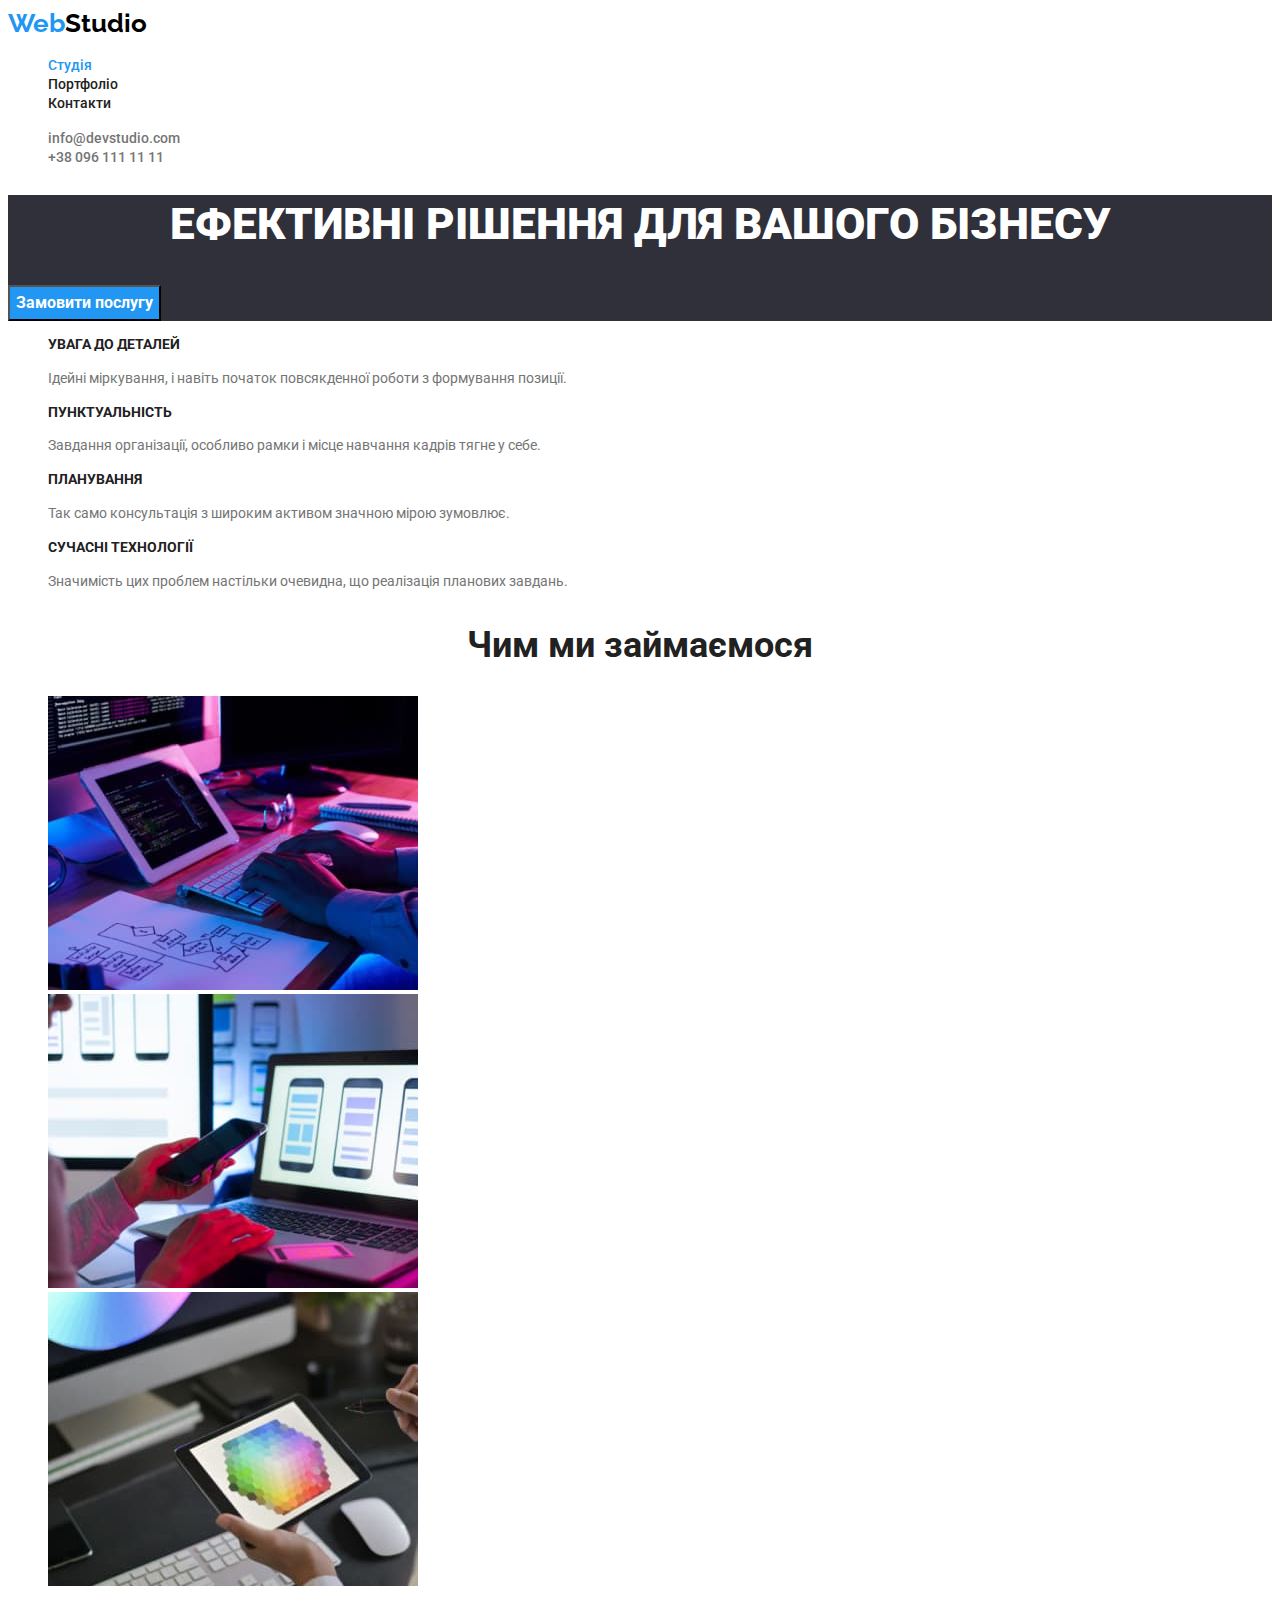
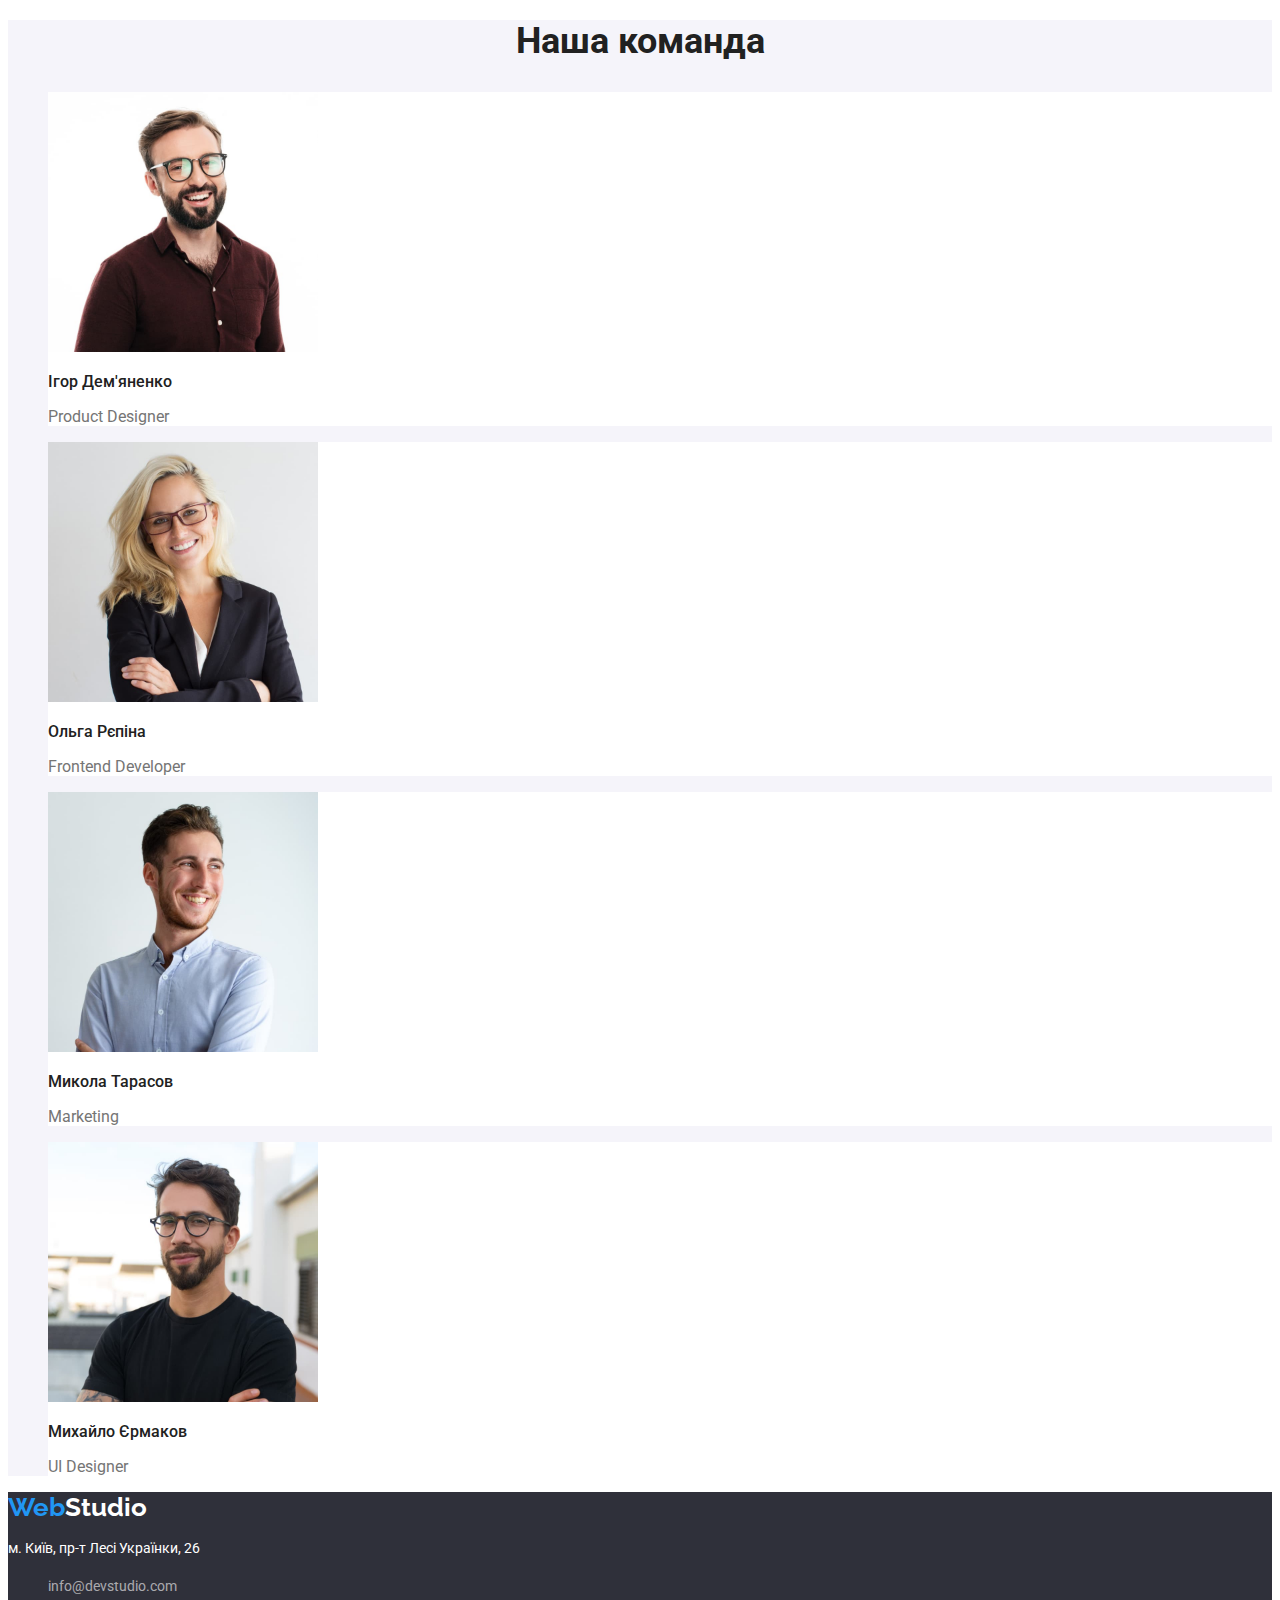
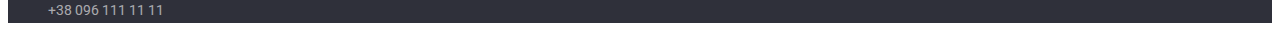
==== index.html @ eb1815f4 "add files from lesson 2" ====
<!DOCTYPE html>
<html lang="uk">
<head>
    <meta charset="UTF-8">
    <meta http-equiv="X-UA-Compatible" content="IE=edge">
    <meta name="viewport" content="width=device-width, initial-scale=1.0">
    <title>Document</title>
    <link href="https://fonts.googleapis.com/css2?family=Raleway:wght@700&family=Roboto:wght@400;500;700;900&display=swap" rel="stylesheet">
    <link rel="stylesheet" href="./css/styles.css">
</head>
<body class="body">
    <header>
      <nav>
        <a class="logo link" href="./index.html">Web<span class="secondary-logo-color">Studio</span></a>
        <ul class="menu list">
            <li><a class="link current" href="./index.html">Студія</a></li>
            <li><a class="link" href="./portfolio.html">Портфоліо</a></li>
            <li><a class="link" href="">Контакти</a></li>
        </ul>
        </nav>
        <ul class="connect list">
            <li><a class="link" href="mailto:info@devstudio.com">info@devstudio.com</a></li>
            <li><a class="link" href="tel:+380961111111">+38 096 111 11 11</a></li>
        </ul>
    </header>    
    <main>
        <!--Hero-->
        <section class="hero-style">
            <h1 class="hero">Ефективні рішення для вашого бізнесу</h1>
            <button class="button" type="button">Замовити послугу</button>
        </section>
        <!--section 2-->
        <section>
            <h2 class="visually-hidden">Особливості</h2> 
                <ul class="list">
                    <li>
                        <h3 class="subtitle">УВАГА ДО ДЕТАЛЕЙ</h3>
                        <p class="text-particulars">Ідейні міркування, і навіть початок повсякденної роботи з формування позиції.</p>
                    </li>
                    <li>
                        <h3 class="subtitle">ПУНКТУАЛЬНІСТЬ</h3>
                        <p class="text-particulars">Завдання організації, особливо рамки і місце навчання кадрів тягне у себе.</p>
                    </li>
                    <li>
                        <h3 class="subtitle">ПЛАНУВАННЯ</h3>
                        <p class="text-particulars">Так само консультація з широким активом значною мірою зумовлює.</p>
                    </li>
                    <li>
                        <h3 class="subtitle">СУЧАСНІ ТЕХНОЛОГІЇ</h3>
                        <p class="text-particulars">Значимість цих проблем настільки очевидна, що реалізація планових завдань.</p>
                    </li>
                </ul> 
        </section>
        <!--section 3-->
        <section>
            <h2 class="section-name">Чим ми займаємося</h2>
                <ul class="list">
                   <li><img src="images/img.jpg" alt="Руки на клавіатурі" width="370" height="294"></li>
                   <li><img src="images/img2.jpg" alt="Руки зі смартфоном" width="370" height="294"></li>
                   <li><img src="images/img3.jpg" alt="Графічний планшет" width="370" height="294"></li>
                </ul>
        </section> 
        <!--section 4--> 
        <section class="section-style">
           <h2 class="section-name">Наша команда</h2>
                <ul class="list">
                   <li class="photo-style"><img src="images/team1.jpg" alt="Ігор Дем'яненко" width="270" height="260">
                       <h3 class="subtitle-team">Ігор Дем'яненко</h3>
                        <p class="team-title" lang="en">Product Designer</p>
                   </li>
                   <li class="photo-style"><img src="images/team2.jpg" alt="Ольга Рєпіна" width="270" height="260">
                       <h3 class="subtitle-team">Ольга Рєпіна</h3>
                       <p class="team-title" lang="en">Frontend Developer</p>
                   </li>
                   <li class="photo-style"><img src="images/team3.jpg" alt="Микола Тарасов" width="270" height="260">
                       <h3 class="subtitle-team">Микола Тарасов</h3>
                       <p class="team-title" lang="en">Marketing</p>
                   </li>
                   <li class="photo-style"><img src="images/team4.jpg" alt="Михайло Єрмаков" width="270" height="260">
                       <h3 class="subtitle-team">Михайло Єрмаков</h3>
                       <p class="team-title" lang="en">UI Designer</p>
                   </li>
               </ul>
        </section>
    </main>
    <!--footer-->
    <footer class="footer-style">
        <a class="logo link" href="./index.html">Web<span class="third-logo-color">Studio</span></a>
        <address class="address-style">
            <p class="address">м. Київ, пр-т Лесі Українки, 26</p>
            <ul class="list">
                <li> <a class="link address footer-contact" href="mailto:info@devstudio.com">info@devstudio.com</a></li>
                <li> <a class="link address footer-contact" href="tel:+380961111111">+38 096 111 11 11</a></li>
            </ul>
        </address>
    </footer>
</body>
</html>
---- css/styles.css ----
:root {
    --brand-color: #2196F3;
    --secondary-brand-color: #000000;
    --third-brand-color: #FFFFFF;
    --footer-color: #2F303A;
    --text-color: #757575;
    --title-color: #212121;
    --main-background-color: #F5F5F5;
    --second-background-color: #F5F4FA;
    --active-button-color: #188CE8;
    --main-font-family: 'Roboto', sans-serif;
    --logo-font-family: 'Raleway', sans-serif;
}

.body {
    font-family: var(--main-font-family);
    
    color: var(--text-color);
}

.link {
    text-decoration: none;
}

.list {
    list-style: none;
}
/*====start header====*/
.logo {
    font-family: var(--logo-font-family);
    font-weight: 700;
    font-size: 26px;
    line-height: 1.19;
           
    color: var(--brand-color);
}

.secondary-logo-color{
    color: var(--secondary-brand-color); 
}

.menu .link.current {
    color: var(--brand-color);
}

.menu a{
    font-weight: 500;
    font-size: 14px;
    line-height: 1.14;
    
    color: var(--title-color);
}
.connect a{
    font-weight: 500;
    font-size: 14px;
    line-height: 1.14;

    color: var(--text-color);
}

.menu a:hover,
.menu a:focus,
.connect a:hover,
.connect a:focus {
    color: var(--brand-color);
}
/*====end header====*/

/*====start hero====*/
.hero-style {
    background-color: var(--footer-color);
}

.hero {
    font-weight: 900;
    font-size: 44px;
    line-height: 1.36;
    text-align: center;
    text-transform: uppercase;

    color: var(--third-brand-color); 
}

.button {
    font-family: inherit;
    font-weight: 700;
    font-size: 16px;
    line-height: 1.87;
      
    cursor: pointer;

    color: var(--third-brand-color);
    background-color: var(--brand-color); 
}

.button :hover,
.button :focus {
    color: var(--active-button-color);
}
 /*====end hero====*/

 /*====start section 2====*/
.visually-hidden {
     position: absolute;
     white-space: nowrap;
     width: 1px;
     height: 1px;
     overflow: hidden;
     border: 0;
     padding: 0;
     clip: rect(0 0 0 0);
     clip-path: inset(50%);
     margin: -1px;
   }

.subtitle {
    font-weight: 700;
    font-size: 14px;
    line-height: 1.14;
    
    color: var(--title-color);
}

.text-particulars {
    font-weight: 400;
    font-size: 14px;
    line-height: 1.71;
}
/*====end section 2====*/

/*====start section 3====*/
.section-name {
    font-weight: 700;
    font-size: 36px;
    line-height: 1.17;
    text-align: center;
       
    color: var(--title-color);
}
/*====end section 3====*/

/*====start section 4====*/
.section-style{
    background-color: var(--second-background-color) ;
}

.photo-style {
    background-color: var(--third-brand-color);
}

.subtitle-team {
    font-weight: 500;
    font-size: 16px;
    line-height: 1.19;
    
    color: var(--title-color);
}

.team-title {
    font-weight: 400;
    font-size: 16px;
    line-height: 1.19;
}
/*====end section 4====*/

/*====start footer====*/
.footer-style {
    background-color: var(--footer-color);
}

.third-logo-color {
    color: var(--third-brand-color);
}

address {
    font-style: normal;
}

.address-style {
    font-weight: 400;
    font-size: 14px;
    line-height: 1.71;
       
    color: var(--third-brand-color);
}

.footer-contact {
   color: rgba(255, 255, 255, 0.6);
}

.footer-contact:hover,
.footer-contact:focus {
    color: var(--brand-color);
}
/*====end footer====*/

/*====start section portfolio====*/
.button-portfolio {
    font-family: inherit;
    font-weight: 500;
    font-size: 16px;
    line-height: 1.63;
   
    cursor: pointer;

    color: var(--title-color);
    background-color: var(--second-background-color);
}

.button-portfolio:hover,
.button-portfolio:focus {
    color: var(--third-brand-color);
    background-color: var(--brand-color);
}

.subtitle-photo {
    font-weight: 700;
    font-size: 18px;
    line-height: 2;
   
    color: var(--title-color);
}

.text-photo {
    font-weight: 400;
    font-size: 16px;
    line-height: 1.88;
    
    color: var(--text-color);
}
/*====end section portfolio====*/
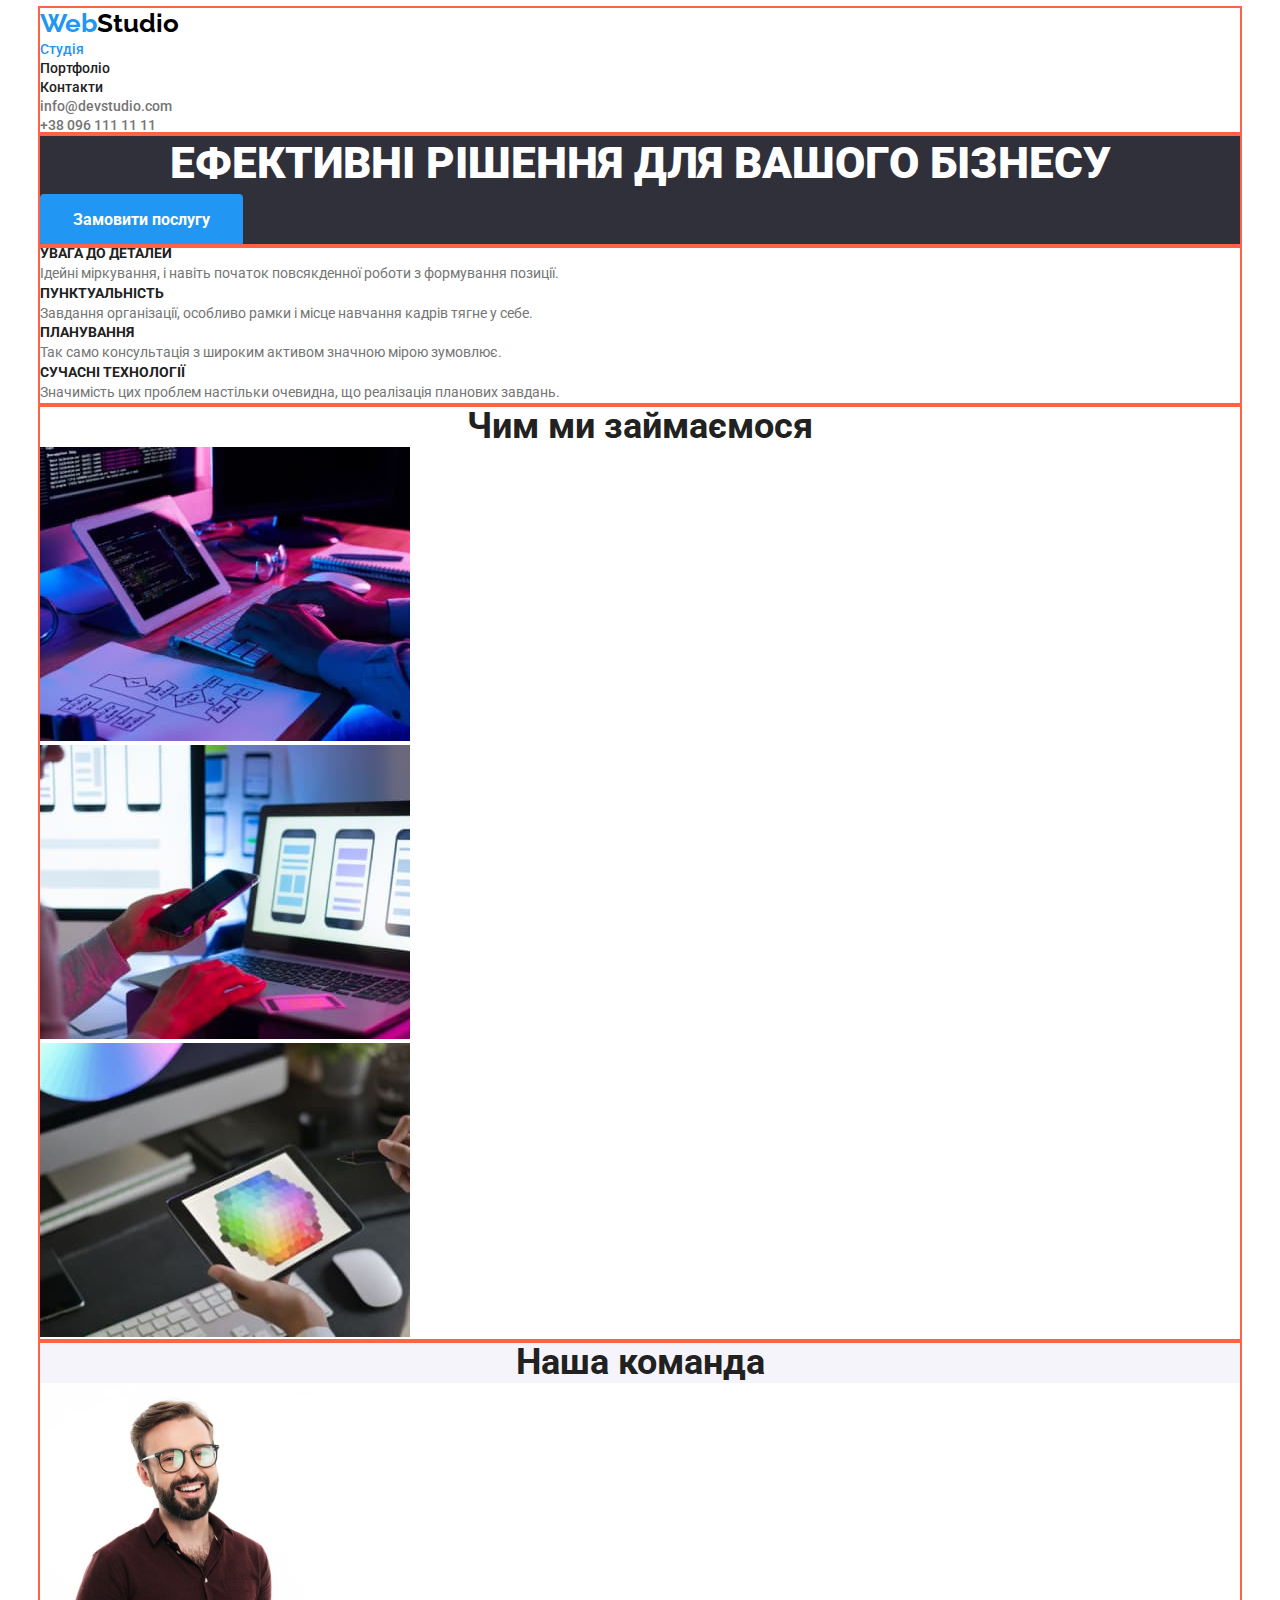
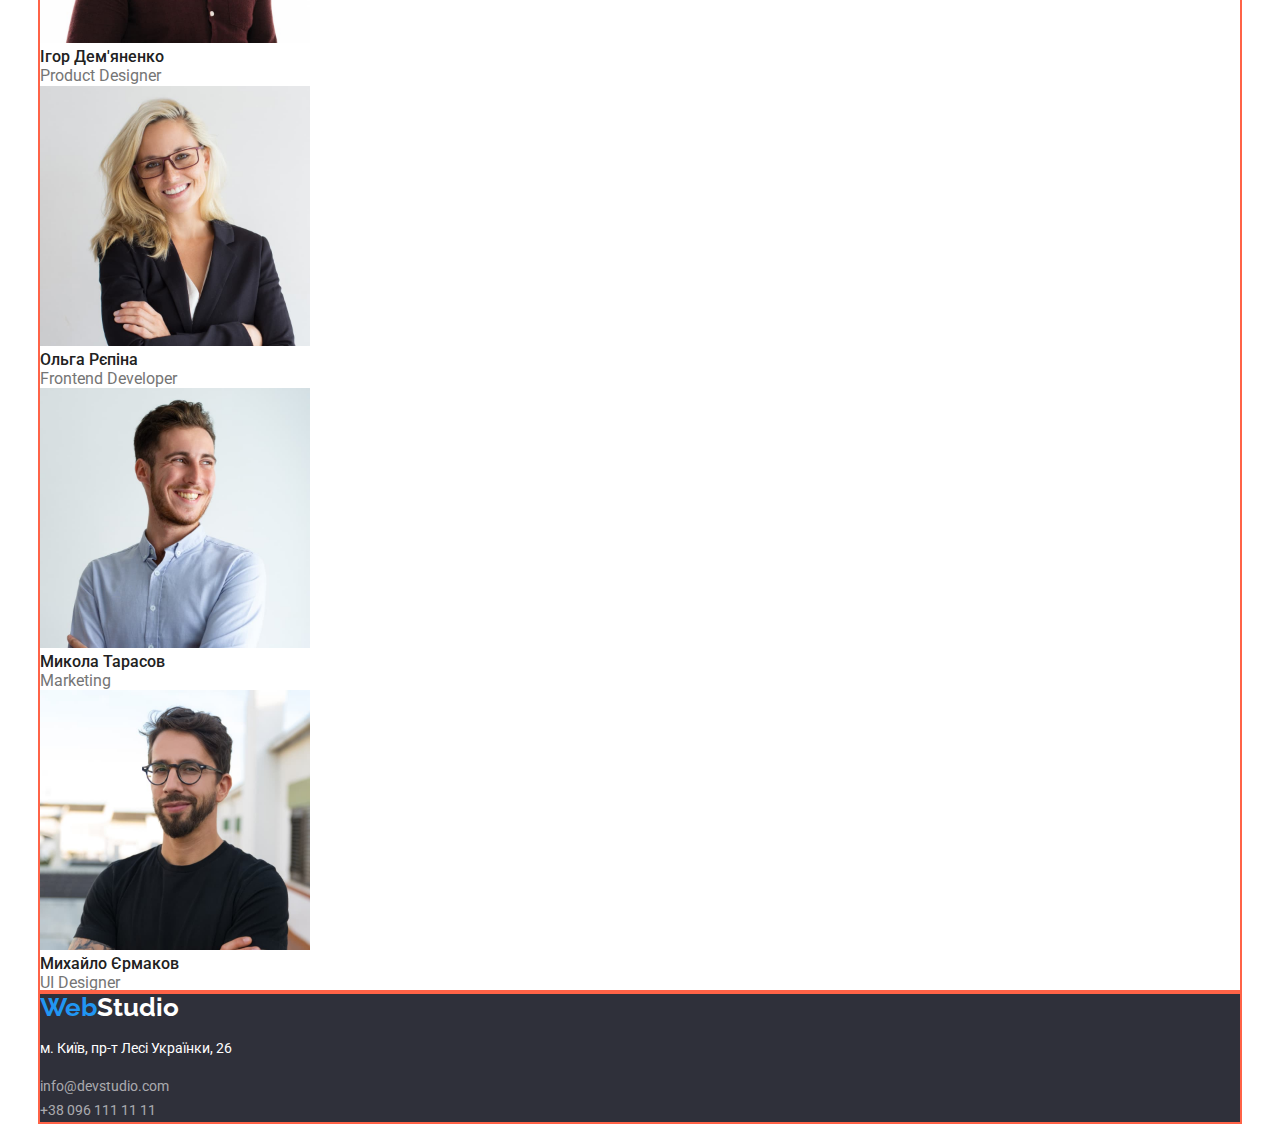
==== commit c9b454d3: "add containers, cancel margins" ====
--- a/index.html
+++ b/index.html
@@ -6,10 +6,11 @@
     <meta name="viewport" content="width=device-width, initial-scale=1.0">
     <title>Document</title>
     <link href="https://fonts.googleapis.com/css2?family=Raleway:wght@700&family=Roboto:wght@400;500;700;900&display=swap" rel="stylesheet">
+    <link rel="stylesheet" href="https://cdnjs.cloudflare.com/ajax/libs/modern-normalize/1.1.0/modern-normalize.min.css" integrity="sha512-wpPYUAdjBVSE4KJnH1VR1HeZfpl1ub8YT/NKx4PuQ5NmX2tKuGu6U/JRp5y+Y8XG2tV+wKQpNHVUX03MfMFn9Q==" crossorigin="anonymous" referrerpolicy="no-referrer" />
     <link rel="stylesheet" href="./css/styles.css">
 </head>
 <body class="body">
-    <header>
+    <header class="container">
       <nav>
         <a class="logo link" href="./index.html">Web<span class="secondary-logo-color">Studio</span></a>
         <ul class="menu list">
@@ -25,12 +26,12 @@
     </header>    
     <main>
         <!--Hero-->
-        <section class="hero-style">
+        <section class="hero-style container">
             <h1 class="hero">Ефективні рішення для вашого бізнесу</h1>
             <button class="button" type="button">Замовити послугу</button>
         </section>
         <!--section 2-->
-        <section>
+        <section class="container">
             <h2 class="visually-hidden">Особливості</h2> 
                 <ul class="list">
                     <li>
@@ -52,7 +53,7 @@
                 </ul> 
         </section>
         <!--section 3-->
-        <section>
+        <section class="container">
             <h2 class="section-name">Чим ми займаємося</h2>
                 <ul class="list">
                    <li><img src="images/img.jpg" alt="Руки на клавіатурі" width="370" height="294"></li>
@@ -61,7 +62,7 @@
                 </ul>
         </section> 
         <!--section 4--> 
-        <section class="section-style">
+        <section class="section-style container">
            <h2 class="section-name">Наша команда</h2>
                 <ul class="list">
                    <li class="photo-style"><img src="images/team1.jpg" alt="Ігор Дем'яненко" width="270" height="260">
@@ -84,7 +85,7 @@
         </section>
     </main>
     <!--footer-->
-    <footer class="footer-style">
+    <footer class="footer-style container">
         <a class="logo link" href="./index.html">Web<span class="third-logo-color">Studio</span></a>
         <address class="address-style">
             <p class="address">м. Київ, пр-т Лесі Українки, 26</p>
--- a/css/styles.css
+++ b/css/styles.css
@@ -23,8 +23,19 @@
 }
 
 .list {
+    padding: 0;
+    margin: 0;
     list-style: none;
 }
+
+.container{
+    margin-right: auto;
+    margin-left: auto;
+    width: 1200px;
+
+    outline: 2px solid tomato;
+}
+
 /*====start header====*/
 .logo {
     font-family: var(--logo-font-family);
@@ -67,11 +78,12 @@
 /*====end header====*/
 
 /*====start hero====*/
-.hero-style {
+.hero-style {     
     background-color: var(--footer-color);
 }
 
 .hero {
+    margin: 0;
     font-weight: 900;
     font-size: 44px;
     line-height: 1.36;
@@ -82,11 +94,15 @@
 }
 
 .button {
+    border-radius: 4px;
+    padding: 10px 32px;
+    min-width: 216;
+    border: 1px solid transparent;
     font-family: inherit;
     font-weight: 700;
     font-size: 16px;
     line-height: 1.87;
-      
+    text-align: center; 
     cursor: pointer;
 
     color: var(--third-brand-color);
@@ -114,6 +130,7 @@
    }
 
 .subtitle {
+    margin: 0;
     font-weight: 700;
     font-size: 14px;
     line-height: 1.14;
@@ -122,6 +139,7 @@
 }
 
 .text-particulars {
+    margin: 0;
     font-weight: 400;
     font-size: 14px;
     line-height: 1.71;
@@ -130,6 +148,7 @@
 
 /*====start section 3====*/
 .section-name {
+    margin: 0;
     font-weight: 700;
     font-size: 36px;
     line-height: 1.17;
@@ -149,6 +168,7 @@
 }
 
 .subtitle-team {
+    margin: 0;
     font-weight: 500;
     font-size: 16px;
     line-height: 1.19;
@@ -157,6 +177,7 @@
 }
 
 .team-title {
+    margin: 0;
     font-weight: 400;
     font-size: 16px;
     line-height: 1.19;
@@ -174,9 +195,11 @@
 
 address {
     font-style: normal;
+    margin: 0;
 }
 
 .address-style {
+    
     font-weight: 400;
     font-size: 14px;
     line-height: 1.71;
@@ -196,6 +219,10 @@
 
 /*====start section portfolio====*/
 .button-portfolio {
+    border-radius: 4px;
+    padding: 6px 22px;
+    min-width: 73px;
+    border: 1px solid transparent;
     font-family: inherit;
     font-weight: 500;
     font-size: 16px;
@@ -214,6 +241,7 @@
 }
 
 .subtitle-photo {
+    margin: 0;
     font-weight: 700;
     font-size: 18px;
     line-height: 2;
@@ -222,6 +250,7 @@
 }
 
 .text-photo {
+    margin: 0;
     font-weight: 400;
     font-size: 16px;
     line-height: 1.88;
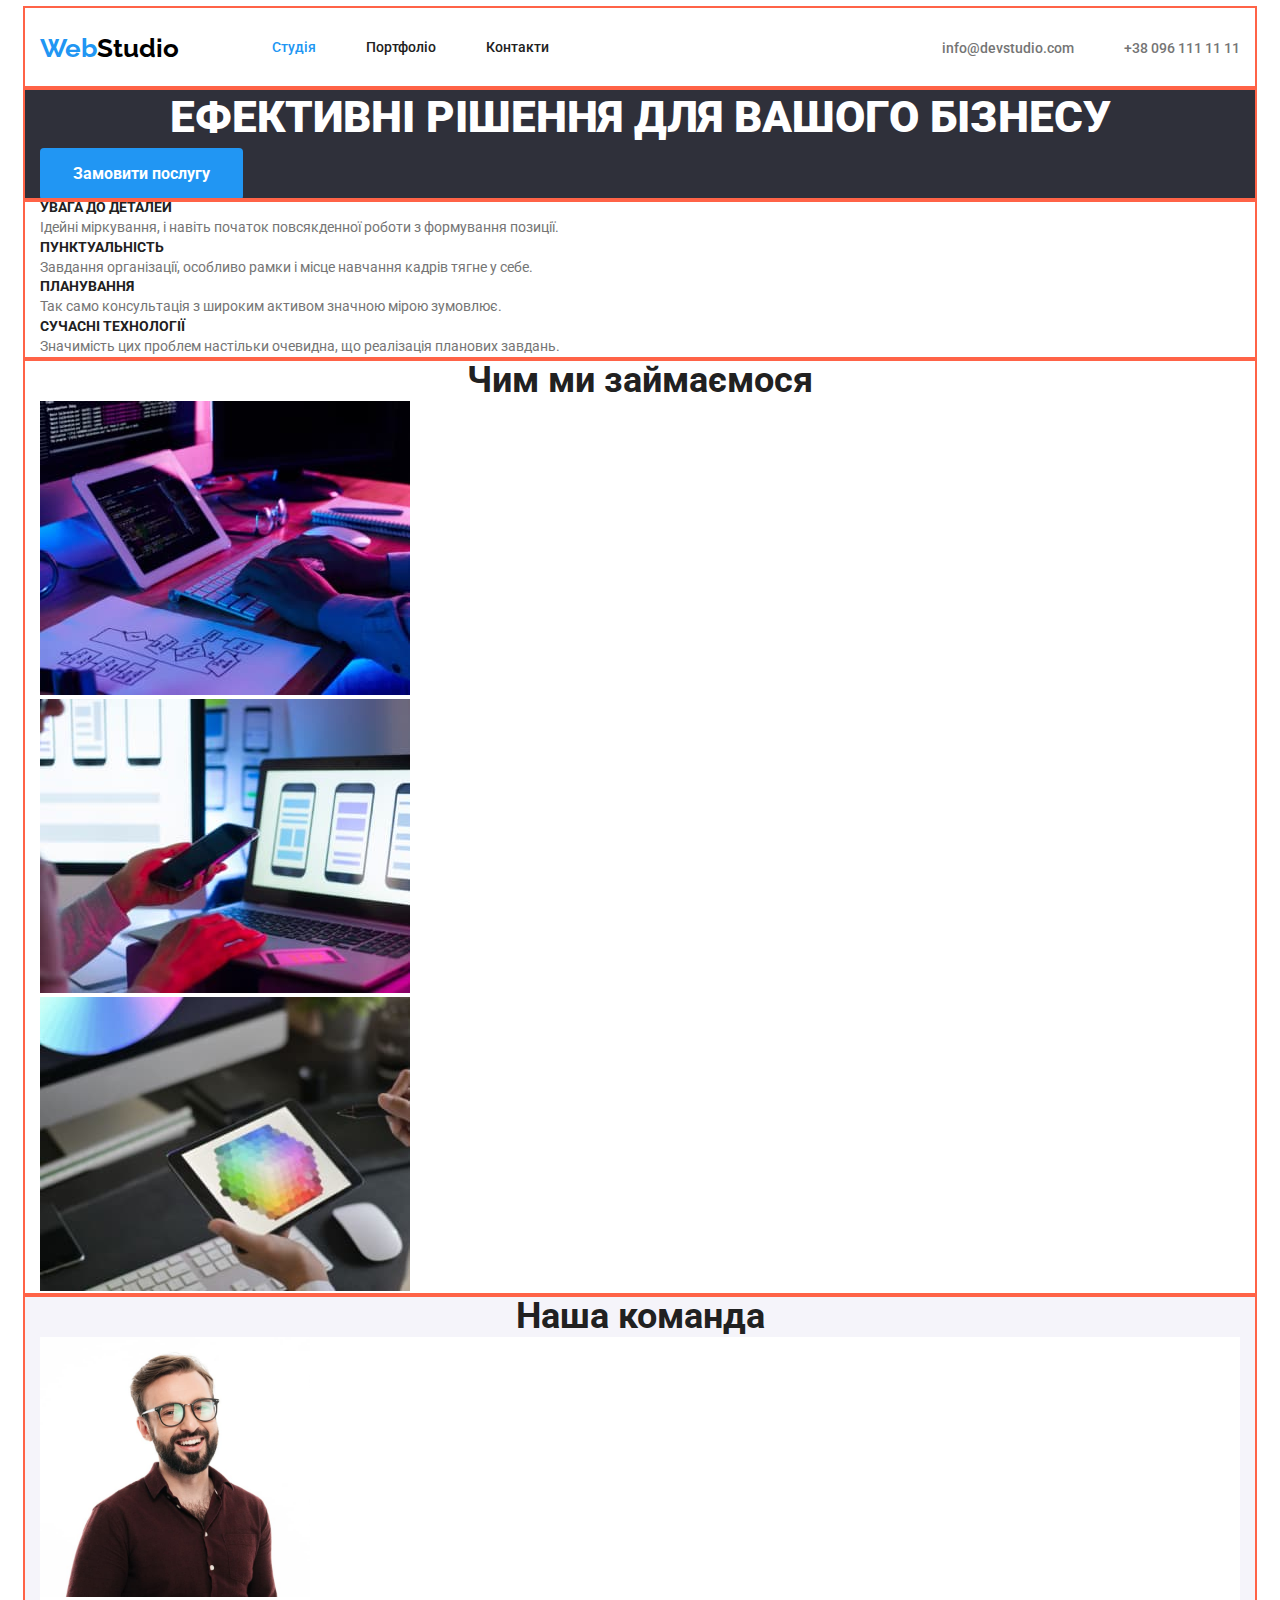
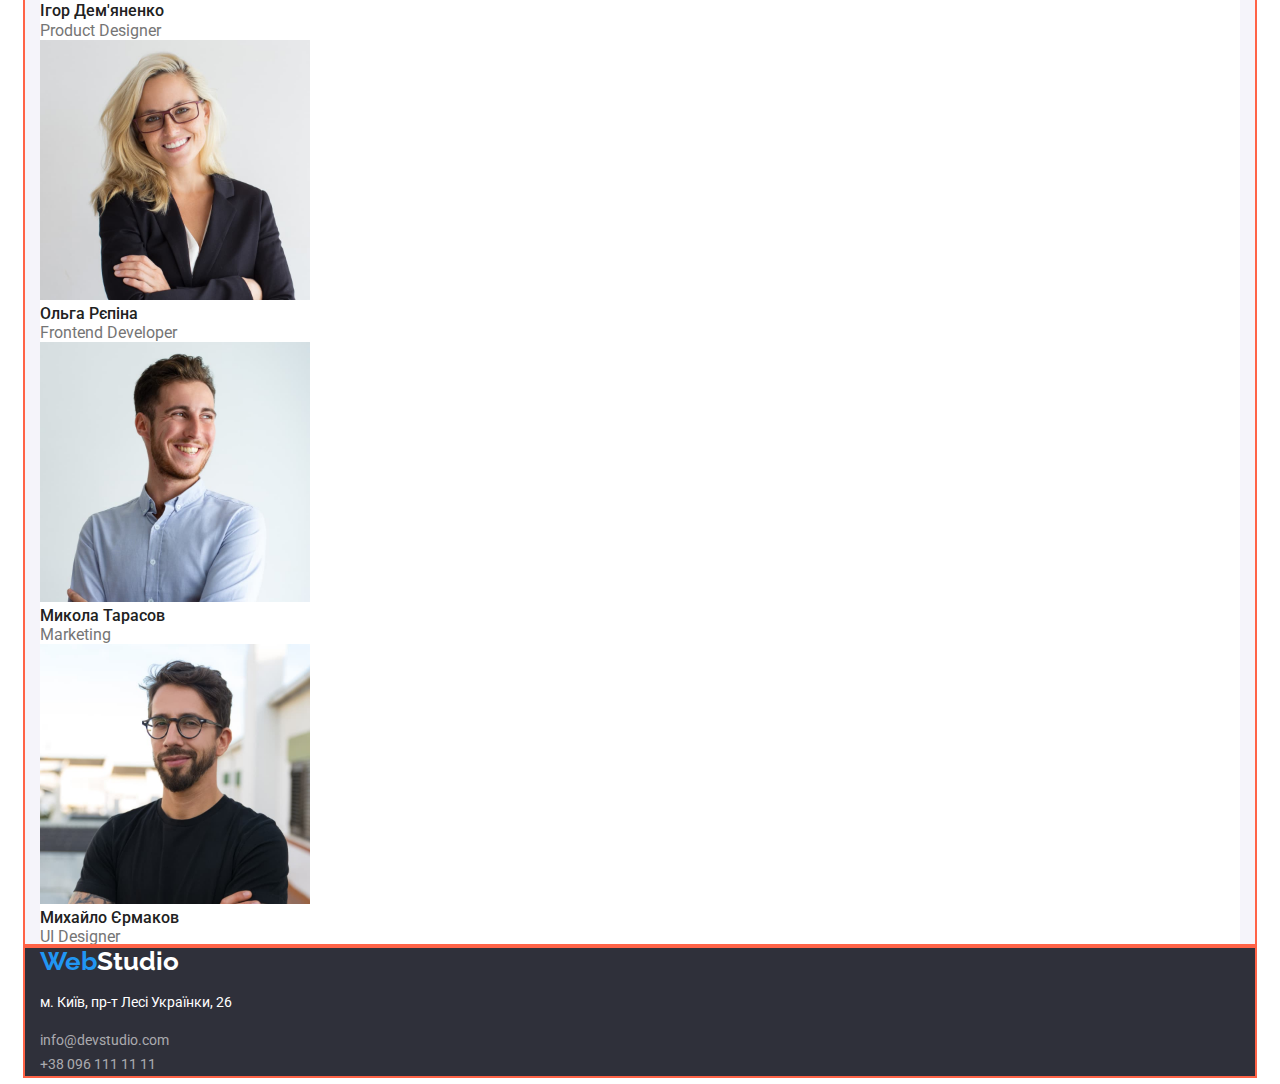
==== commit c7b6b43e: "final style of header" ====
--- a/index.html
+++ b/index.html
@@ -10,19 +10,21 @@
     <link rel="stylesheet" href="./css/styles.css">
 </head>
 <body class="body">
-    <header class="container">
-      <nav>
-        <a class="logo link" href="./index.html">Web<span class="secondary-logo-color">Studio</span></a>
-        <ul class="menu list">
-            <li><a class="link current" href="./index.html">Студія</a></li>
-            <li><a class="link" href="./portfolio.html">Портфоліо</a></li>
-            <li><a class="link" href="">Контакти</a></li>
-        </ul>
-        </nav>
-        <ul class="connect list">
-            <li><a class="link" href="mailto:info@devstudio.com">info@devstudio.com</a></li>
-            <li><a class="link" href="tel:+380961111111">+38 096 111 11 11</a></li>
-        </ul>
+    <header class="">
+        <div class="container main-nav"
+            <nav class="">
+                <a class="logo link" href="./index.html">Web<span class="secondary-logo-color">Studio</span></a>
+                    <ul class="menu list">
+                        <li class="item"><a class="link current" href="./index.html">Студія</a></li>
+                        <li class="item"><a class="link" href="./portfolio.html">Портфоліо</a></li>
+                        <li class="item"><a class="link" href="">Контакти</a></li>
+                    </ul>
+           </nav>
+               <ul class="connect list">
+                   <li class="item"><a class="link" href="mailto:info@devstudio.com">info@devstudio.com</a></li>
+                   <li class="item"><a class="link" href="tel:+380961111111">+38 096 111 11 11</a></li>
+               </ul>
+        </div>
     </header>    
     <main>
         <!--Hero-->
--- a/css/styles.css
+++ b/css/styles.css
@@ -32,11 +32,32 @@
     margin-right: auto;
     margin-left: auto;
     width: 1200px;
+    padding-left: 15px;
+    padding-right: 15px;
 
     outline: 2px solid tomato;
 }
 
 /*====start header====*/
+.main-nav {
+    display: flex;
+    align-items: center;
+}
+
+.menu {
+    display: flex;
+    margin-left: 93px;
+}
+
+.connect {
+    display: flex;
+    margin-left: auto;
+}
+
+.menu .item + .item {
+    margin-left: 50px;
+}
+
 .logo {
     font-family: var(--logo-font-family);
     font-weight: 700;
@@ -54,14 +75,23 @@
     color: var(--brand-color);
 }
 
-.menu a{
+.menu .link{
+    display: block;
+    padding-top: 32px;
+    padding-bottom: 32px;
+    
     font-weight: 500;
     font-size: 14px;
     line-height: 1.14;
     
-    color: var(--title-color);
-}
-.connect a{
+    color: var(--title-color); 
+}
+
+.connect .item + .item {
+    margin-left: 50px;
+}
+
+.connect .link{
     font-weight: 500;
     font-size: 14px;
     line-height: 1.14;
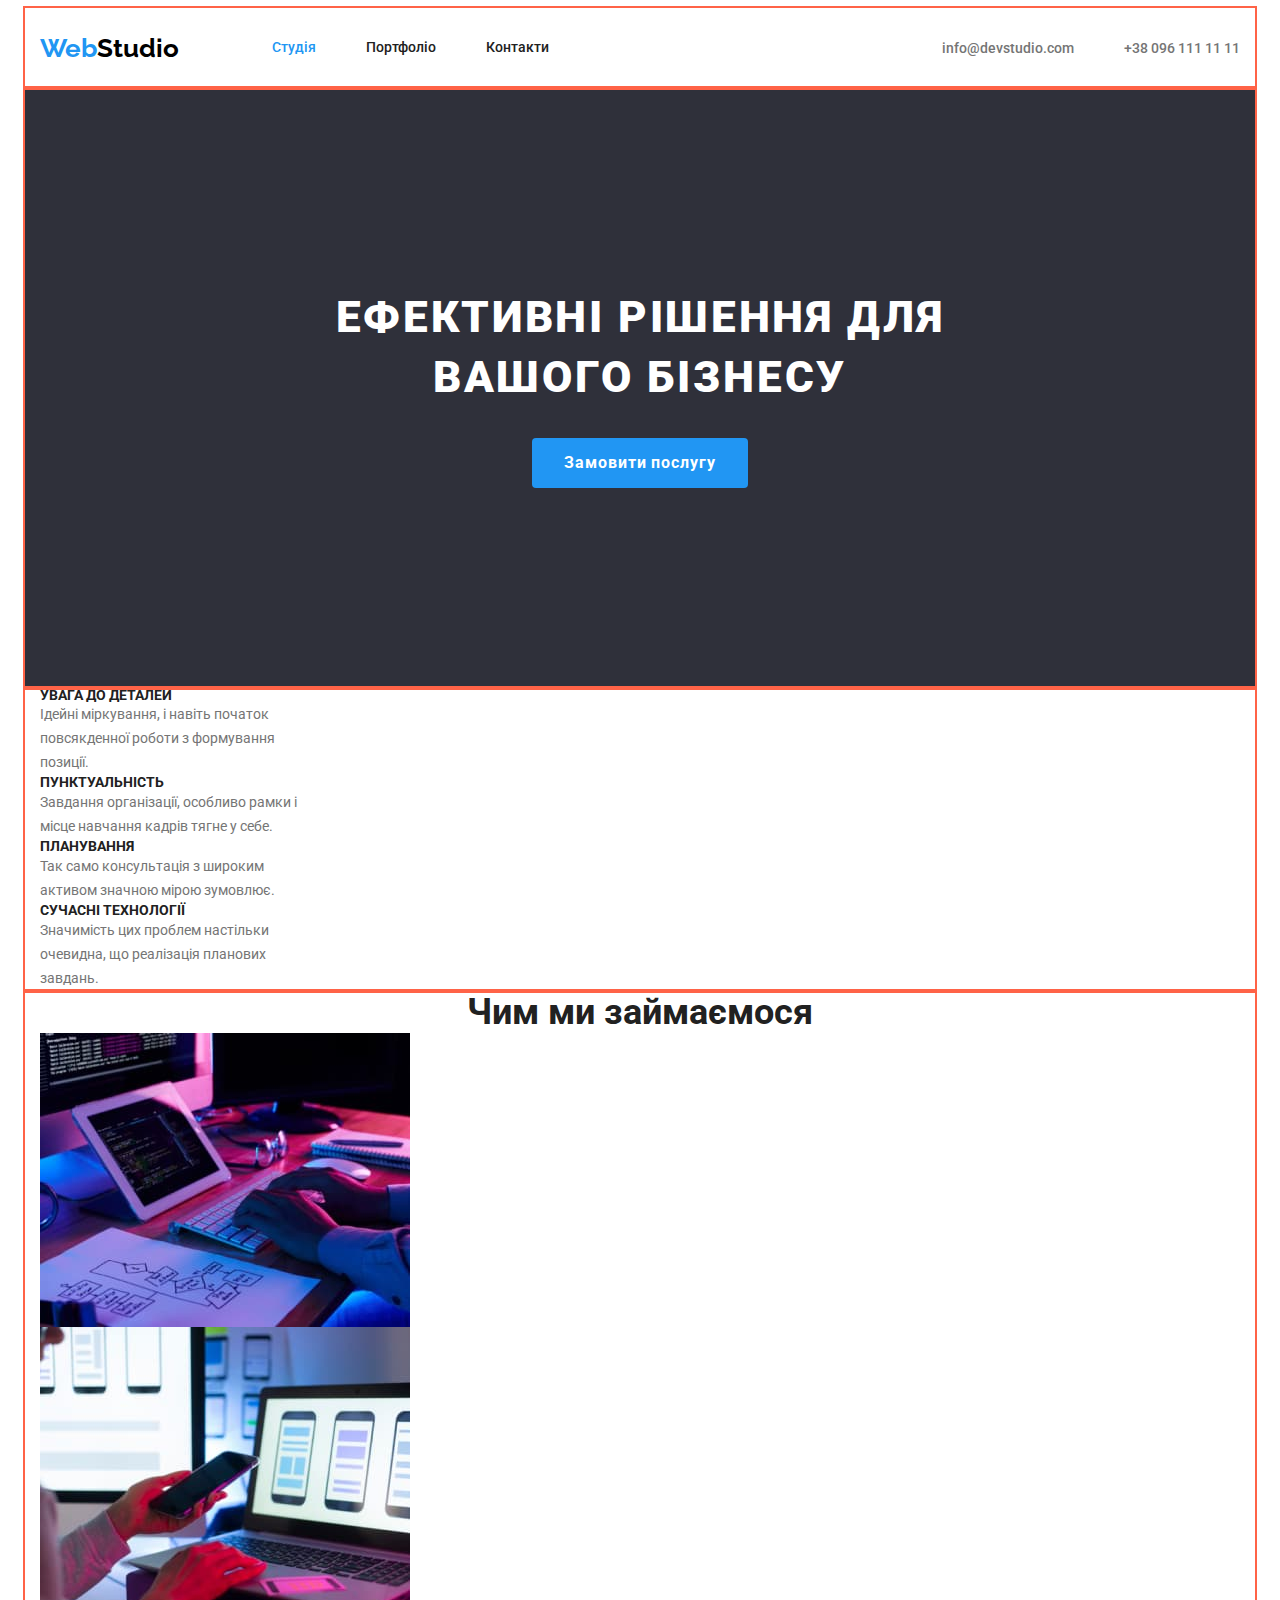
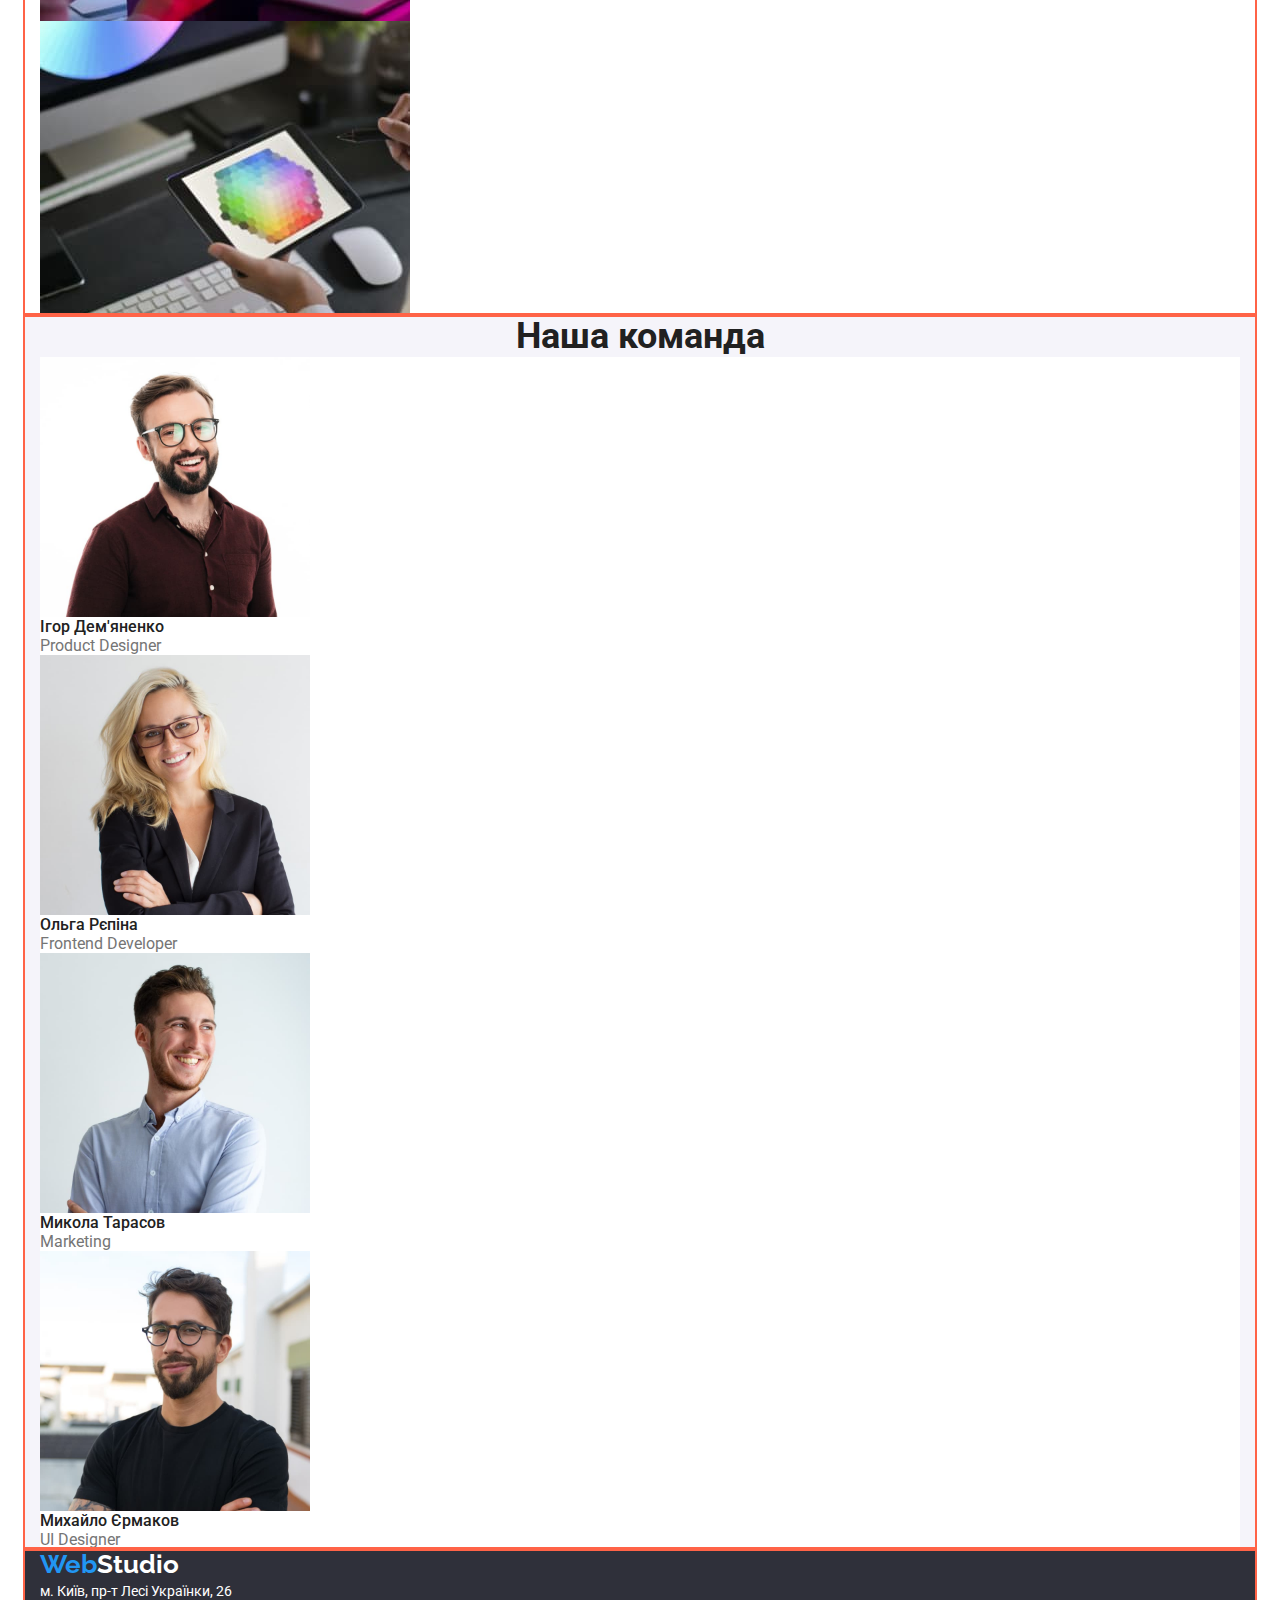
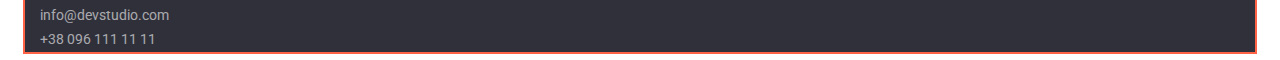
==== commit d4dee3e8: "drop default margins to h,p,ul,img" ====
--- a/index.html
+++ b/index.html
@@ -10,7 +10,7 @@
     <link rel="stylesheet" href="./css/styles.css">
 </head>
 <body class="body">
-    <header class="">
+    <header class="top-site">
         <div class="container main-nav"
             <nav class="">
                 <a class="logo link" href="./index.html">Web<span class="secondary-logo-color">Studio</span></a>
@@ -35,20 +35,20 @@
         <!--section 2-->
         <section class="container">
             <h2 class="visually-hidden">Особливості</h2> 
-                <ul class="list">
-                    <li>
+                <ul class="list list-exeptions">
+                    <li class="item-exeptions">
                         <h3 class="subtitle">УВАГА ДО ДЕТАЛЕЙ</h3>
                         <p class="text-particulars">Ідейні міркування, і навіть початок повсякденної роботи з формування позиції.</p>
                     </li>
-                    <li>
+                    <li class="item-exeptions">
                         <h3 class="subtitle">ПУНКТУАЛЬНІСТЬ</h3>
                         <p class="text-particulars">Завдання організації, особливо рамки і місце навчання кадрів тягне у себе.</p>
                     </li>
-                    <li>
+                    <li class="item-exeptions">
                         <h3 class="subtitle">ПЛАНУВАННЯ</h3>
                         <p class="text-particulars">Так само консультація з широким активом значною мірою зумовлює.</p>
-                    </li>
-                    <li>
+                    </li class="item-exeptions">
+                    <li class="item-exeptions">
                         <h3 class="subtitle">СУЧАСНІ ТЕХНОЛОГІЇ</h3>
                         <p class="text-particulars">Значимість цих проблем настільки очевидна, що реалізація планових завдань.</p>
                     </li>
@@ -58,9 +58,9 @@
         <section class="container">
             <h2 class="section-name">Чим ми займаємося</h2>
                 <ul class="list">
-                   <li><img src="images/img.jpg" alt="Руки на клавіатурі" width="370" height="294"></li>
-                   <li><img src="images/img2.jpg" alt="Руки зі смартфоном" width="370" height="294"></li>
-                   <li><img src="images/img3.jpg" alt="Графічний планшет" width="370" height="294"></li>
+                   <li class="item"><img src="images/img.jpg" alt="Руки на клавіатурі" width="370" height="294"></li>
+                   <li class="item"><img src="images/img2.jpg" alt="Руки зі смартфоном" width="370" height="294"></li>
+                   <li class="item"><img src="images/img3.jpg" alt="Графічний планшет" width="370" height="294"></li>
                 </ul>
         </section> 
         <!--section 4--> 
--- a/css/styles.css
+++ b/css/styles.css
@@ -28,6 +28,24 @@
     list-style: none;
 }
 
+h1,
+h2,
+h3,
+p {
+    margin-top: 0;
+    margin-bottom: 0; 
+}
+
+ul {
+    margin-top: 0;
+    margin-bottom: 0;
+    padding-left: 0;
+}
+
+img {
+    display: block;
+}
+
 .container{
     margin-right: auto;
     margin-left: auto;
@@ -108,31 +126,39 @@
 /*====end header====*/
 
 /*====start hero====*/
-.hero-style {     
+.hero-style { 
+    padding-top: 200px; 
+    padding-bottom: 200px;   
     background-color: var(--footer-color);
+    text-align: center;
 }
 
 .hero {
-    margin: 0;
+    margin: 0 auto;
+    width: 696px;
+    
     font-weight: 900;
     font-size: 44px;
     line-height: 1.36;
-    text-align: center;
+    letter-spacing: 0.06em;
     text-transform: uppercase;
 
     color: var(--third-brand-color); 
 }
 
 .button {
+    margin-top: 30px;
     border-radius: 4px;
     padding: 10px 32px;
     min-width: 216;
-    border: 1px solid transparent;
+    border: 0px solid transparent;
+
     font-family: inherit;
     font-weight: 700;
     font-size: 16px;
     line-height: 1.87;
     text-align: center; 
+    letter-spacing: 0.06em;
     cursor: pointer;
 
     color: var(--third-brand-color);
@@ -160,7 +186,6 @@
    }
 
 .subtitle {
-    margin: 0;
     font-weight: 700;
     font-size: 14px;
     line-height: 1.14;
@@ -169,16 +194,27 @@
 }
 
 .text-particulars {
-    margin: 0;
     font-weight: 400;
     font-size: 14px;
     line-height: 1.71;
+}
+
+.item-exeptions {
+    display: block;
+    width: 270px;
+}
+
+.list-exeption .item-exeptions + .item-exeptions {
+    margin-left: 30px;
+}
+
+.list-exeption {
+    display: inline;
 }
 /*====end section 2====*/
 
 /*====start section 3====*/
 .section-name {
-    margin: 0;
     font-weight: 700;
     font-size: 36px;
     line-height: 1.17;
@@ -198,7 +234,6 @@
 }
 
 .subtitle-team {
-    margin: 0;
     font-weight: 500;
     font-size: 16px;
     line-height: 1.19;
@@ -207,7 +242,6 @@
 }
 
 .team-title {
-    margin: 0;
     font-weight: 400;
     font-size: 16px;
     line-height: 1.19;
@@ -271,7 +305,6 @@
 }
 
 .subtitle-photo {
-    margin: 0;
     font-weight: 700;
     font-size: 18px;
     line-height: 2;
@@ -280,7 +313,6 @@
 }
 
 .text-photo {
-    margin: 0;
     font-weight: 400;
     font-size: 16px;
     line-height: 1.88;
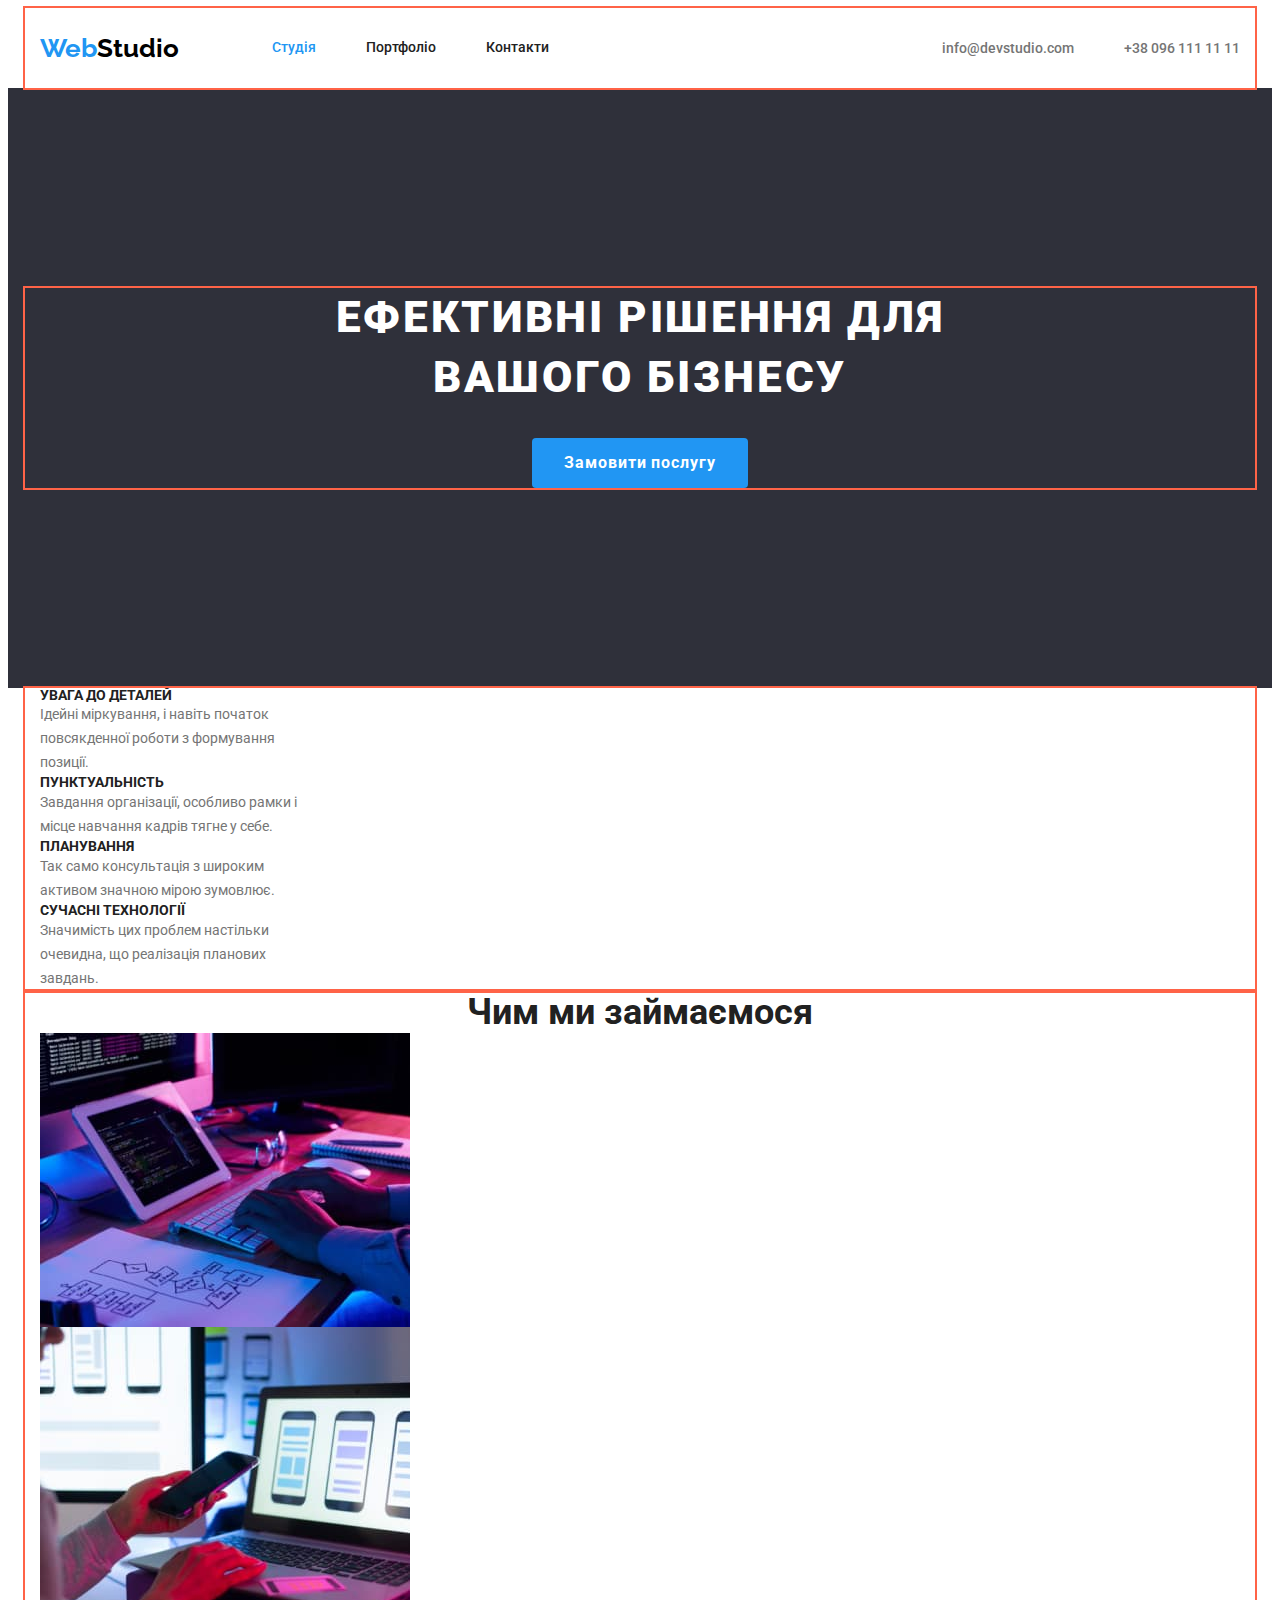
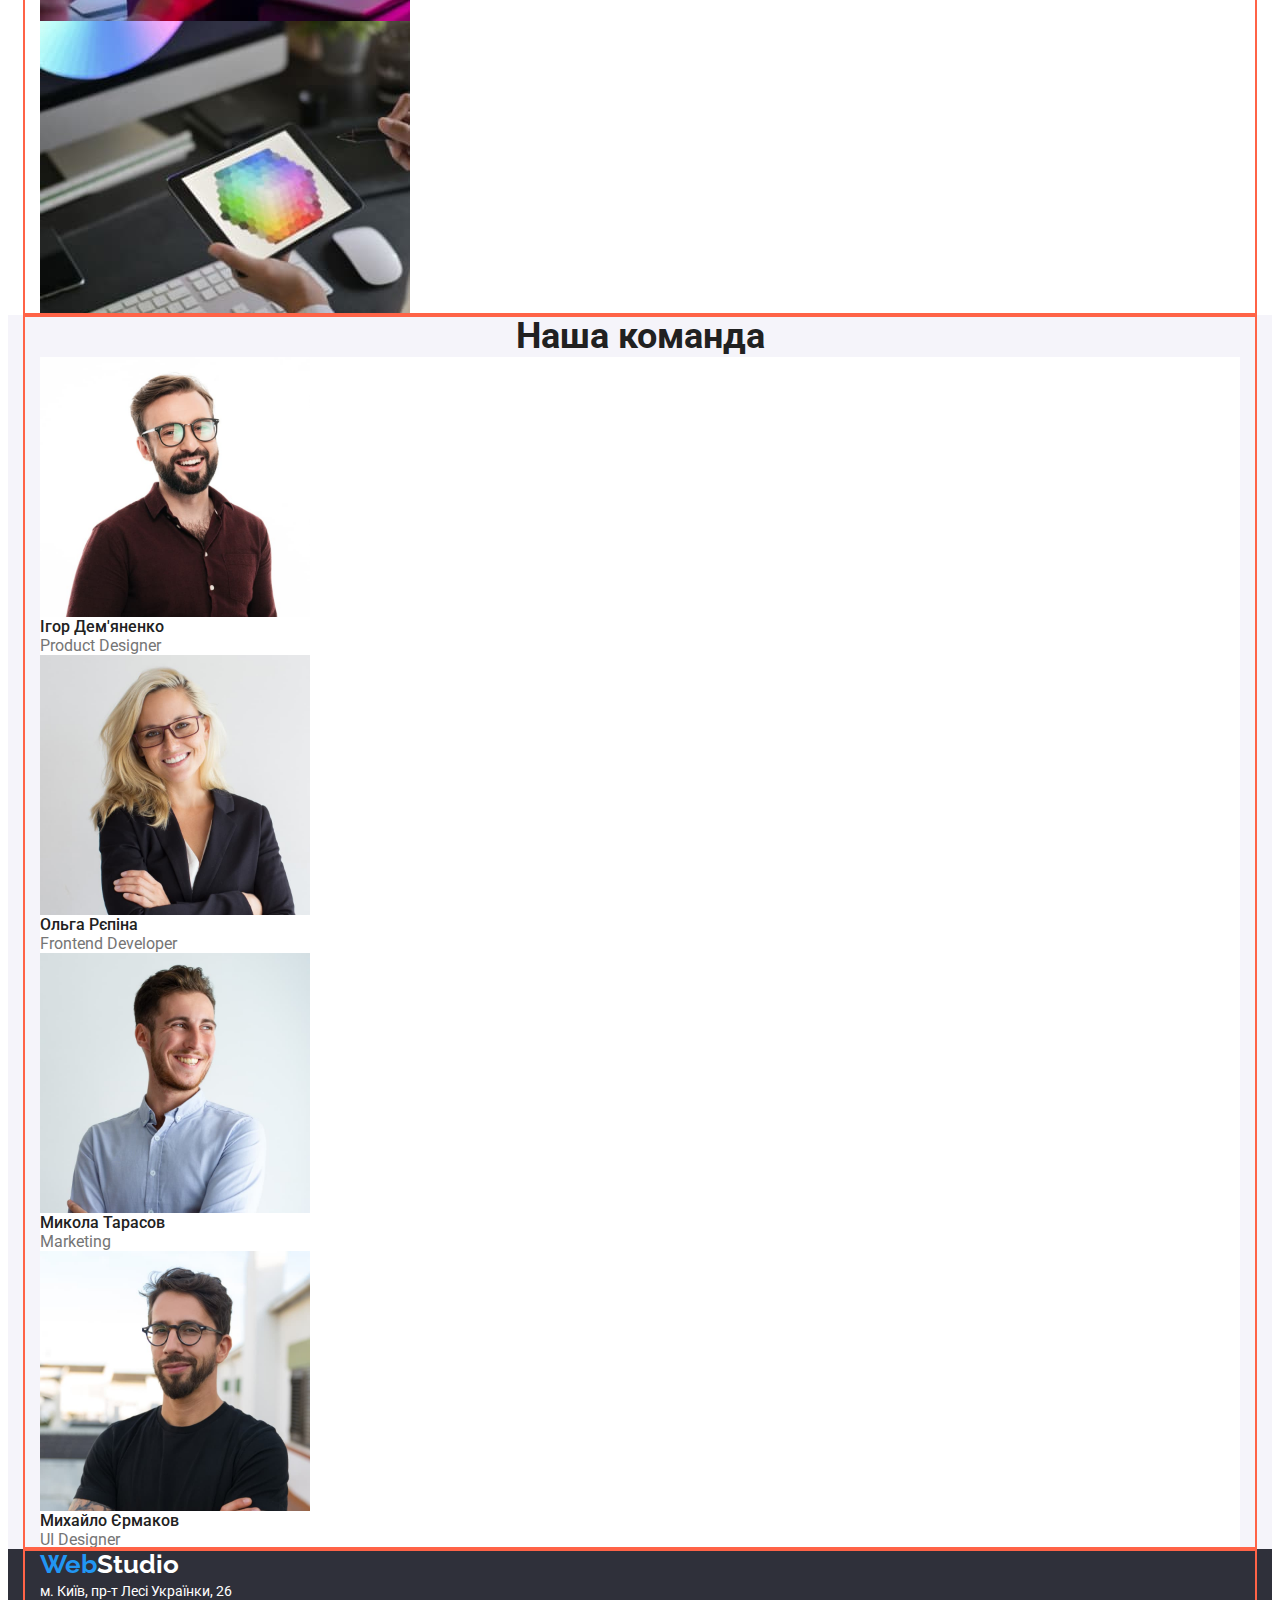
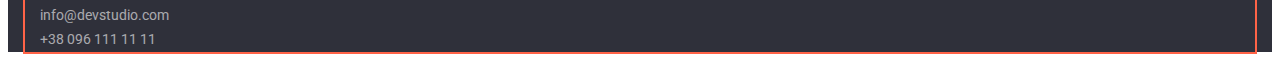
==== commit 8ba2f32b: "final page Studio" ====
--- a/index.html
+++ b/index.html
@@ -27,75 +27,93 @@
         </div>
     </header>    
     <main>
-        <!--Hero-->
-        <section class="hero-style container">
-            <h1 class="hero">Ефективні рішення для вашого бізнесу</h1>
-            <button class="button" type="button">Замовити послугу</button>
+<!--Hero-->
+        <section class="hero-style">
+            <div class="container container-hero">
+                <h1 class="hero">Ефективні рішення для вашого бізнесу</h1>
+                <button class="button" type="button">Замовити послугу</button>
+            </div>
         </section>
-        <!--section 2-->
-        <section class="container">
-            <h2 class="visually-hidden">Особливості</h2> 
-                <ul class="list list-exeptions">
-                    <li class="item-exeptions">
-                        <h3 class="subtitle">УВАГА ДО ДЕТАЛЕЙ</h3>
-                        <p class="text-particulars">Ідейні міркування, і навіть початок повсякденної роботи з формування позиції.</p>
-                    </li>
-                    <li class="item-exeptions">
-                        <h3 class="subtitle">ПУНКТУАЛЬНІСТЬ</h3>
-                        <p class="text-particulars">Завдання організації, особливо рамки і місце навчання кадрів тягне у себе.</p>
-                    </li>
-                    <li class="item-exeptions">
-                        <h3 class="subtitle">ПЛАНУВАННЯ</h3>
-                        <p class="text-particulars">Так само консультація з широким активом значною мірою зумовлює.</p>
-                    </li class="item-exeptions">
-                    <li class="item-exeptions">
-                        <h3 class="subtitle">СУЧАСНІ ТЕХНОЛОГІЇ</h3>
-                        <p class="text-particulars">Значимість цих проблем настільки очевидна, що реалізація планових завдань.</p>
-                    </li>
-                </ul> 
+<!--section 2-->
+        <section>
+            <div class="section-pad container">
+                <h2 class="visually-hidden">Особливості</h2> 
+                    <ul class="list list-exeptions">
+                        <li class="item-exeptions">
+                            <h3 class="subtitle">УВАГА ДО ДЕТАЛЕЙ</h3>
+                            <p class="text-particulars">Ідейні міркування, і навіть початок повсякденної роботи з формування позиції.</p>
+                        </li>
+                        <li class="item-exeptions">
+                            <h3 class="subtitle">ПУНКТУАЛЬНІСТЬ</h3>
+                            <p class="text-particulars">Завдання організації, особливо рамки і місце навчання кадрів тягне у себе.</p>
+                        </li>
+                        <li class="item-exeptions">
+                            <h3 class="subtitle">ПЛАНУВАННЯ</h3>
+                            <p class="text-particulars">Так само консультація з широким активом значною мірою зумовлює.</p>
+                        </li class="item-exeptions">
+                        <li class="item-exeptions">
+                            <h3 class="subtitle">СУЧАСНІ ТЕХНОЛОГІЇ</h3>
+                            <p class="text-particulars">Значимість цих проблем настільки очевидна, що реалізація планових завдань.</p>
+                        </li>
+                    </ul> 
+            </div>
         </section>
-        <!--section 3-->
-        <section class="container">
-            <h2 class="section-name">Чим ми займаємося</h2>
-                <ul class="list">
-                   <li class="item"><img src="images/img.jpg" alt="Руки на клавіатурі" width="370" height="294"></li>
-                   <li class="item"><img src="images/img2.jpg" alt="Руки зі смартфоном" width="370" height="294"></li>
-                   <li class="item"><img src="images/img3.jpg" alt="Графічний планшет" width="370" height="294"></li>
-                </ul>
+<!--section 3-->
+        <section>
+            <div class="container">
+                <h2 class="section-name">Чим ми займаємося</h2>
+                    <ul class="list list-actions">
+                        <li class="item"><img src="images/img.jpg" alt="Руки на клавіатурі" width="370" height="294"></li>
+                        <li class="item"><img src="images/img2.jpg" alt="Руки зі смартфоном" width="370" height="294"></li>
+                        <li class="item"><img src="images/img3.jpg" alt="Графічний планшет" width="370" height="294"></li>
+                    </ul>
+            </div>
         </section> 
-        <!--section 4--> 
-        <section class="section-style container">
-           <h2 class="section-name">Наша команда</h2>
-                <ul class="list">
-                   <li class="photo-style"><img src="images/team1.jpg" alt="Ігор Дем'яненко" width="270" height="260">
-                       <h3 class="subtitle-team">Ігор Дем'яненко</h3>
-                        <p class="team-title" lang="en">Product Designer</p>
-                   </li>
-                   <li class="photo-style"><img src="images/team2.jpg" alt="Ольга Рєпіна" width="270" height="260">
-                       <h3 class="subtitle-team">Ольга Рєпіна</h3>
-                       <p class="team-title" lang="en">Frontend Developer</p>
-                   </li>
-                   <li class="photo-style"><img src="images/team3.jpg" alt="Микола Тарасов" width="270" height="260">
-                       <h3 class="subtitle-team">Микола Тарасов</h3>
-                       <p class="team-title" lang="en">Marketing</p>
-                   </li>
-                   <li class="photo-style"><img src="images/team4.jpg" alt="Михайло Єрмаков" width="270" height="260">
-                       <h3 class="subtitle-team">Михайло Єрмаков</h3>
-                       <p class="team-title" lang="en">UI Designer</p>
-                   </li>
-               </ul>
+<!--section 4--> 
+        <section class="section-style">
+           <div class="section-pad container">
+                <h2 class="section-name">Наша команда</h2>
+                    <ul class="list list-team">
+                        <li class="photo-style"><img src="images/team1.jpg" alt="Ігор Дем'яненко" width="270" height="260">
+                            <div class="team-description">
+                                <h3 class="subtitle-team">Ігор Дем'яненко</h3>
+                                <p class="team-title" lang="en">Product Designer</p>
+                            </div>
+                        </li>
+                        <li class="photo-style"><img src="images/team2.jpg" alt="Ольга Рєпіна" width="270" height="260">
+                            <div class="team-description">
+                                <h3 class="subtitle-team">Ольга Рєпіна</h3>
+                                <p class="team-title" lang="en">Frontend Developer</p>
+                            </div>
+                        </li>
+                        <li class="photo-style"><img src="images/team3.jpg" alt="Микола Тарасов" width="270" height="260">
+                            <div class="team-description">
+                                <h3 class="subtitle-team">Микола Тарасов</h3>
+                                <p class="team-title" lang="en">Marketing</p>
+                            </div>
+                        </li>
+                        <li class="photo-style"><img src="images/team4.jpg" alt="Михайло Єрмаков" width="270" height="260">
+                            <div class="team-description" >
+                                <h3 class="subtitle-team">Михайло Єрмаков</h3>
+                                <p class="team-title" lang="en">UI Designer</p>
+                            </div>
+                        </li>
+                    </ul>
+            </div>
         </section>
     </main>
-    <!--footer-->
-    <footer class="footer-style container">
-        <a class="logo link" href="./index.html">Web<span class="third-logo-color">Studio</span></a>
-        <address class="address-style">
-            <p class="address">м. Київ, пр-т Лесі Українки, 26</p>
-            <ul class="list">
-                <li> <a class="link address footer-contact" href="mailto:info@devstudio.com">info@devstudio.com</a></li>
-                <li> <a class="link address footer-contact" href="tel:+380961111111">+38 096 111 11 11</a></li>
-            </ul>
-        </address>
+<!--footer-->
+    <footer class="footer-style">
+        <div class="container container-footer">
+            <a class="logo link" href="./index.html">Web<span class="third-logo-color">Studio</span></a>
+            <address class="address-style">
+                <p class="address">м. Київ, пр-т Лесі Українки, 26</p>
+                <ul class="list footer-list">
+                    <li> <a class="link footer-contact" href="mailto:info@devstudio.com">info@devstudio.com</a></li>
+                    <li> <a class="link footer-contact footer-tel" href="tel:+380961111111">+38 096 111 11 11</a></li>
+                </ul>
+            </address>
+        </div>
     </footer>
 </body>
 </html>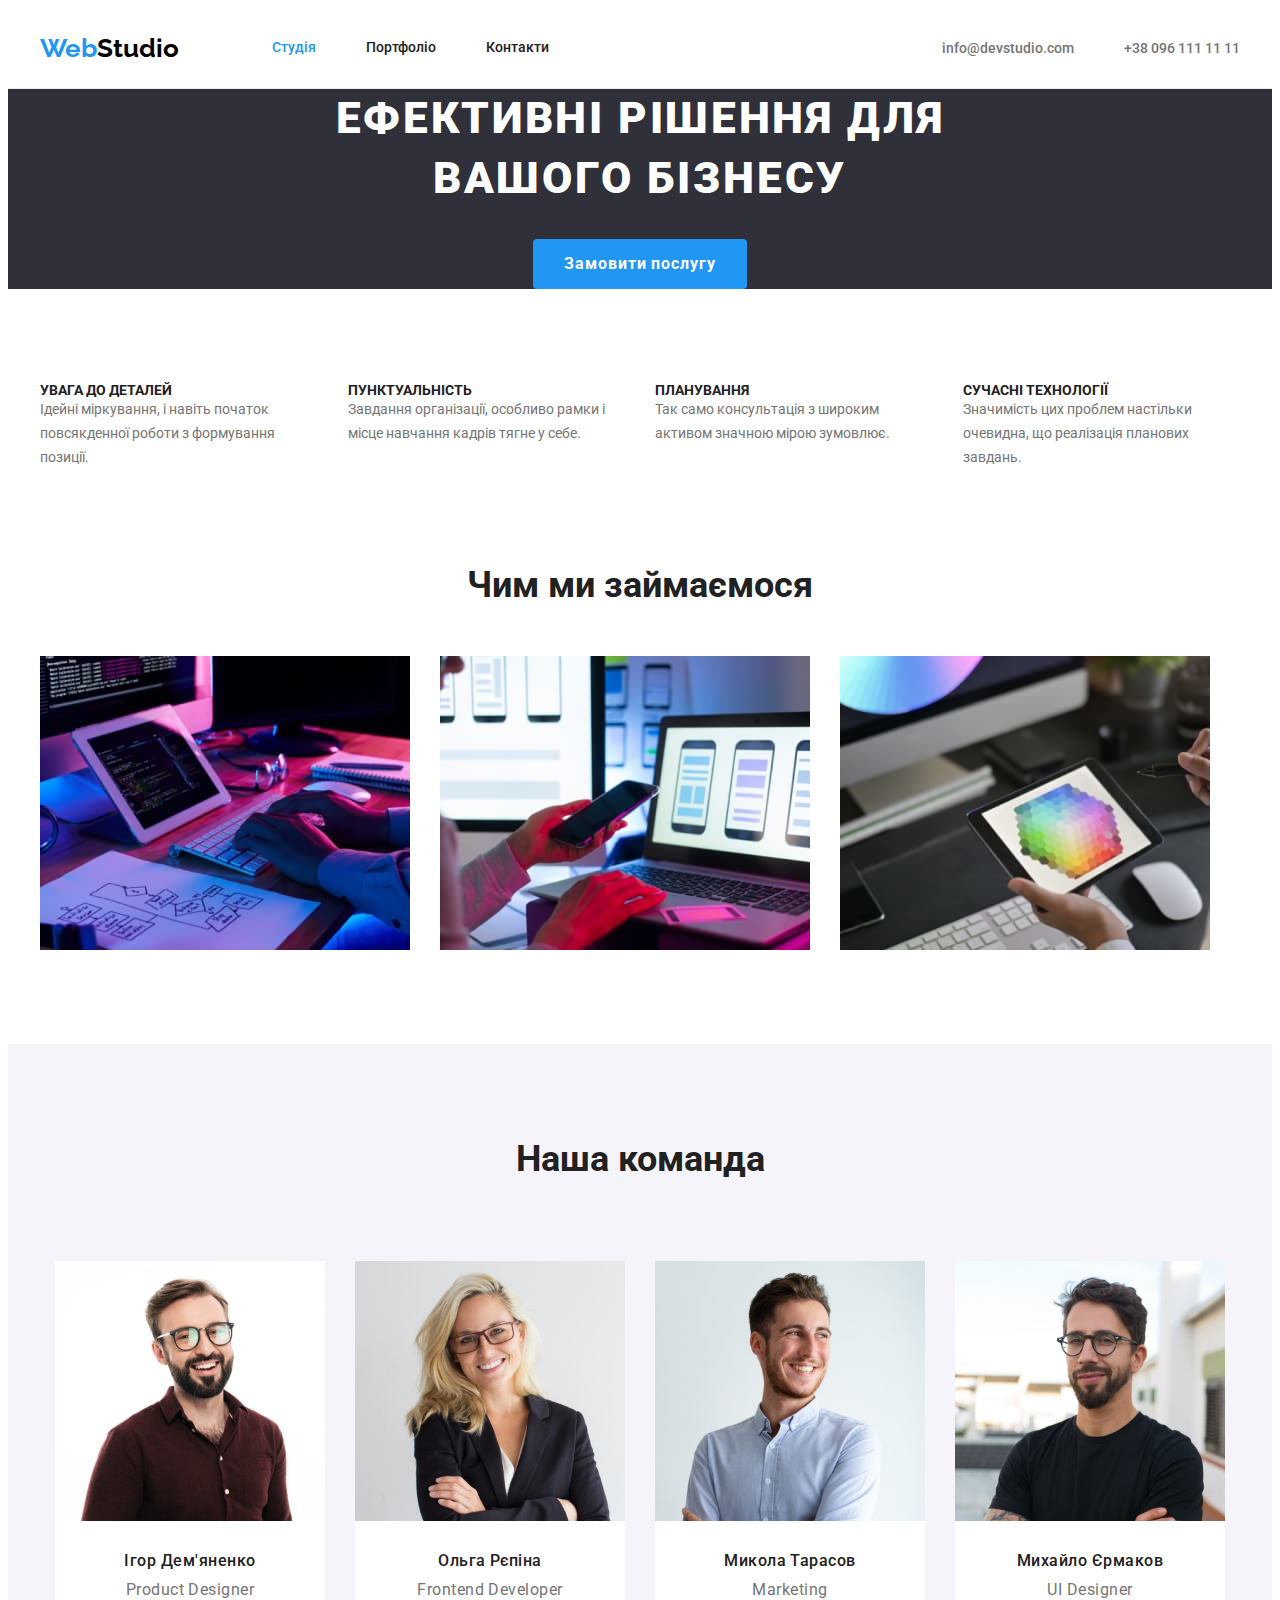
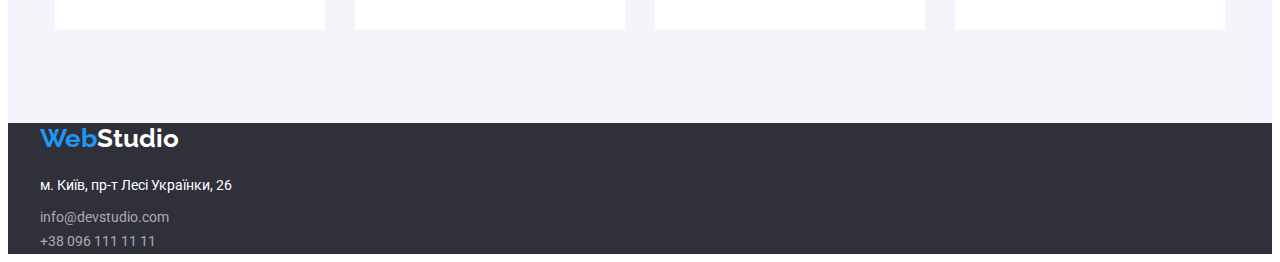
==== commit 25015ebb: "fix after mentors notice" ====
--- a/index.html
+++ b/index.html
@@ -29,14 +29,14 @@
     <main>
 <!--Hero-->
         <section class="hero-style">
-            <div class="container container-hero">
+            <div class="container">
                 <h1 class="hero">Ефективні рішення для вашого бізнесу</h1>
                 <button class="button" type="button">Замовити послугу</button>
             </div>
         </section>
 <!--section 2-->
-        <section>
-            <div class="section-pad container">
+        <section class="section-pad">
+            <div class="container">
                 <h2 class="visually-hidden">Особливості</h2> 
                     <ul class="list list-exeptions">
                         <li class="item-exeptions">
@@ -59,7 +59,7 @@
             </div>
         </section>
 <!--section 3-->
-        <section>
+        <section class="section-actions">
             <div class="container">
                 <h2 class="section-name">Чим ми займаємося</h2>
                     <ul class="list list-actions">
@@ -70,8 +70,8 @@
             </div>
         </section> 
 <!--section 4--> 
-        <section class="section-style">
-           <div class="section-pad container">
+        <section class="section-pad section-style">
+           <div class="container">
                 <h2 class="section-name">Наша команда</h2>
                     <ul class="list list-team">
                         <li class="photo-style"><img src="images/team1.jpg" alt="Ігор Дем'яненко" width="270" height="260">
@@ -104,7 +104,7 @@
     </main>
 <!--footer-->
     <footer class="footer-style">
-        <div class="container container-footer">
+        <div class="container">
             <a class="logo link" href="./index.html">Web<span class="third-logo-color">Studio</span></a>
             <address class="address-style">
                 <p class="address">м. Київ, пр-т Лесі Українки, 26</p>
--- a/css/styles.css
+++ b/css/styles.css
@@ -44,6 +44,8 @@
 
 img {
     display: block;
+    max-width: 100%;
+    height: auto;
 }
 
 .container{
@@ -52,8 +54,11 @@
     width: 1200px;
     padding-left: 15px;
     padding-right: 15px;
-
-    outline: 2px solid tomato;
+}
+
+.section-pad {
+    padding-top: 94px;
+    padding-bottom: 94px;
 }
 
 /*====start header====*/
@@ -123,14 +128,21 @@
 .connect a:focus {
     color: var(--brand-color);
 }
+
+.top-site {
+    border-bottom: 1px solid #ECECEC;
+}
 /*====end header====*/
 
 /*====start hero====*/
-.hero-style { 
-    padding-top: 200px; 
-    padding-bottom: 200px;   
+.hero-style {  
     background-color: var(--footer-color);
     text-align: center;
+}
+
+.container-hero {
+    padding-top: 200px; 
+    padding-bottom: 200px; 
 }
 
 .hero {
@@ -149,9 +161,9 @@
 .button {
     margin-top: 30px;
     border-radius: 4px;
-    padding: 10px 32px;
+    padding: 9px 30px;
     min-width: 216;
-    border: 0px solid transparent;
+    border: 1px solid transparent;
 
     font-family: inherit;
     font-weight: 700;
@@ -172,7 +184,7 @@
  /*====end hero====*/
 
  /*====start section 2====*/
-.visually-hidden {
+ .visually-hidden {
      position: absolute;
      white-space: nowrap;
      width: 1px;
@@ -185,6 +197,18 @@
      margin: -1px;
    }
 
+.list-exeptions {
+    display: flex;
+    flex-wrap: nowrap;
+    margin-left: -15px;
+    margin-right: -15px;
+}
+
+.item-exeptions {
+    flex-basis: calc((100% - 90px)/4);
+    margin-left: 15px;
+    margin-right: 15px;
+}
 .subtitle {
     font-weight: 700;
     font-size: 14px;
@@ -198,23 +222,18 @@
     font-size: 14px;
     line-height: 1.71;
 }
-
-.item-exeptions {
-    display: block;
-    width: 270px;
-}
-
-.list-exeption .item-exeptions + .item-exeptions {
-    margin-left: 30px;
-}
-
-.list-exeption {
-    display: inline;
-}
 /*====end section 2====*/
 
 /*====start section 3====*/
+.list-actions {
+    display: flex;
+    flex-wrap: wrap;
+    padding-bottom: 94px;
+}
+
 .section-name {
+    padding-bottom: 50px;
+
     font-weight: 700;
     font-size: 36px;
     line-height: 1.17;
@@ -222,6 +241,11 @@
        
     color: var(--title-color);
 }
+
+.list-actions .item + .item {
+    margin-left: 30px;
+}
+
 /*====end section 3====*/
 
 /*====start section 4====*/
@@ -229,26 +253,54 @@
     background-color: var(--second-background-color) ;
 }
 
+.list-team {
+    display: flex; 
+    margin-left: -15px;  
+    margin-right: -15px; 
+}
 .photo-style {
+    flex-basis: calc((100% - 90)/4);
+    margin-left: 15px;
+    margin-right: 15px;
+
     background-color: var(--third-brand-color);
 }
 
+.team-description {
+    padding-top: 30px;
+
+    border-radius: 0px 0px 4px 4px;  
+}
+
 .subtitle-team {
+    margin-bottom: 10px;
+
     font-weight: 500;
     font-size: 16px;
     line-height: 1.19;
+    text-align: center;
+    letter-spacing: 0.03em;
     
     color: var(--title-color);
 }
 
 .team-title {
+    padding-bottom: 30px;
+
     font-weight: 400;
     font-size: 16px;
     line-height: 1.19;
+    text-align: center;
+    letter-spacing: 0.03em;
+
 }
 /*====end section 4====*/
 
 /*====start footer====*/
+.container-footer {
+    padding-top: 60px;
+    padding-bottom: 60px;
+}
 .footer-style {
     background-color: var(--footer-color);
 }
@@ -257,13 +309,7 @@
     color: var(--third-brand-color);
 }
 
-address {
-    font-style: normal;
-    margin: 0;
-}
-
 .address-style {
-    
     font-weight: 400;
     font-size: 14px;
     line-height: 1.71;
@@ -271,8 +317,24 @@
     color: var(--third-brand-color);
 }
 
+address {
+    font-style: normal;
+    margin: 0;
+}
+
+.address {
+    margin-top: 20px;
+    margin-bottom: 9px; 
+}
+
 .footer-contact {
-   color: rgba(255, 255, 255, 0.6);
+    margin-bottom: 9px;
+
+    color: rgba(255, 255, 255, 0.6);
+}
+
+.footer-tel {
+    margin-bottom: 0;
 }
 
 .footer-contact:hover,
@@ -282,7 +344,15 @@
 /*====end footer====*/
 
 /*====start section portfolio====*/
+.list-button {
+    display: flex;
+    justify-content: center;
+    margin-bottom: 50px;
+}
+
 .button-portfolio {
+    margin-right: 8px;
+
     border-radius: 4px;
     padding: 6px 22px;
     min-width: 73px;
@@ -304,6 +374,26 @@
     background-color: var(--brand-color);
 }
 
+.portfolio-list {
+    display: flex;
+    flex-wrap: wrap;
+    flex-basis: calc(100% / 3);
+    margin-top: -30px;
+    margin-left: -30px;
+}
+
+.photo-style-list {
+    padding: 20px 24px;
+    border-bottom: 1px solid #EEEEEE;
+}
+
+.photo-style {
+margin-top: 30px;
+margin-right: 0;
+margin-bottom: 0;
+margin-left: 30px;
+}
+
 .subtitle-photo {
     font-weight: 700;
     font-size: 18px;
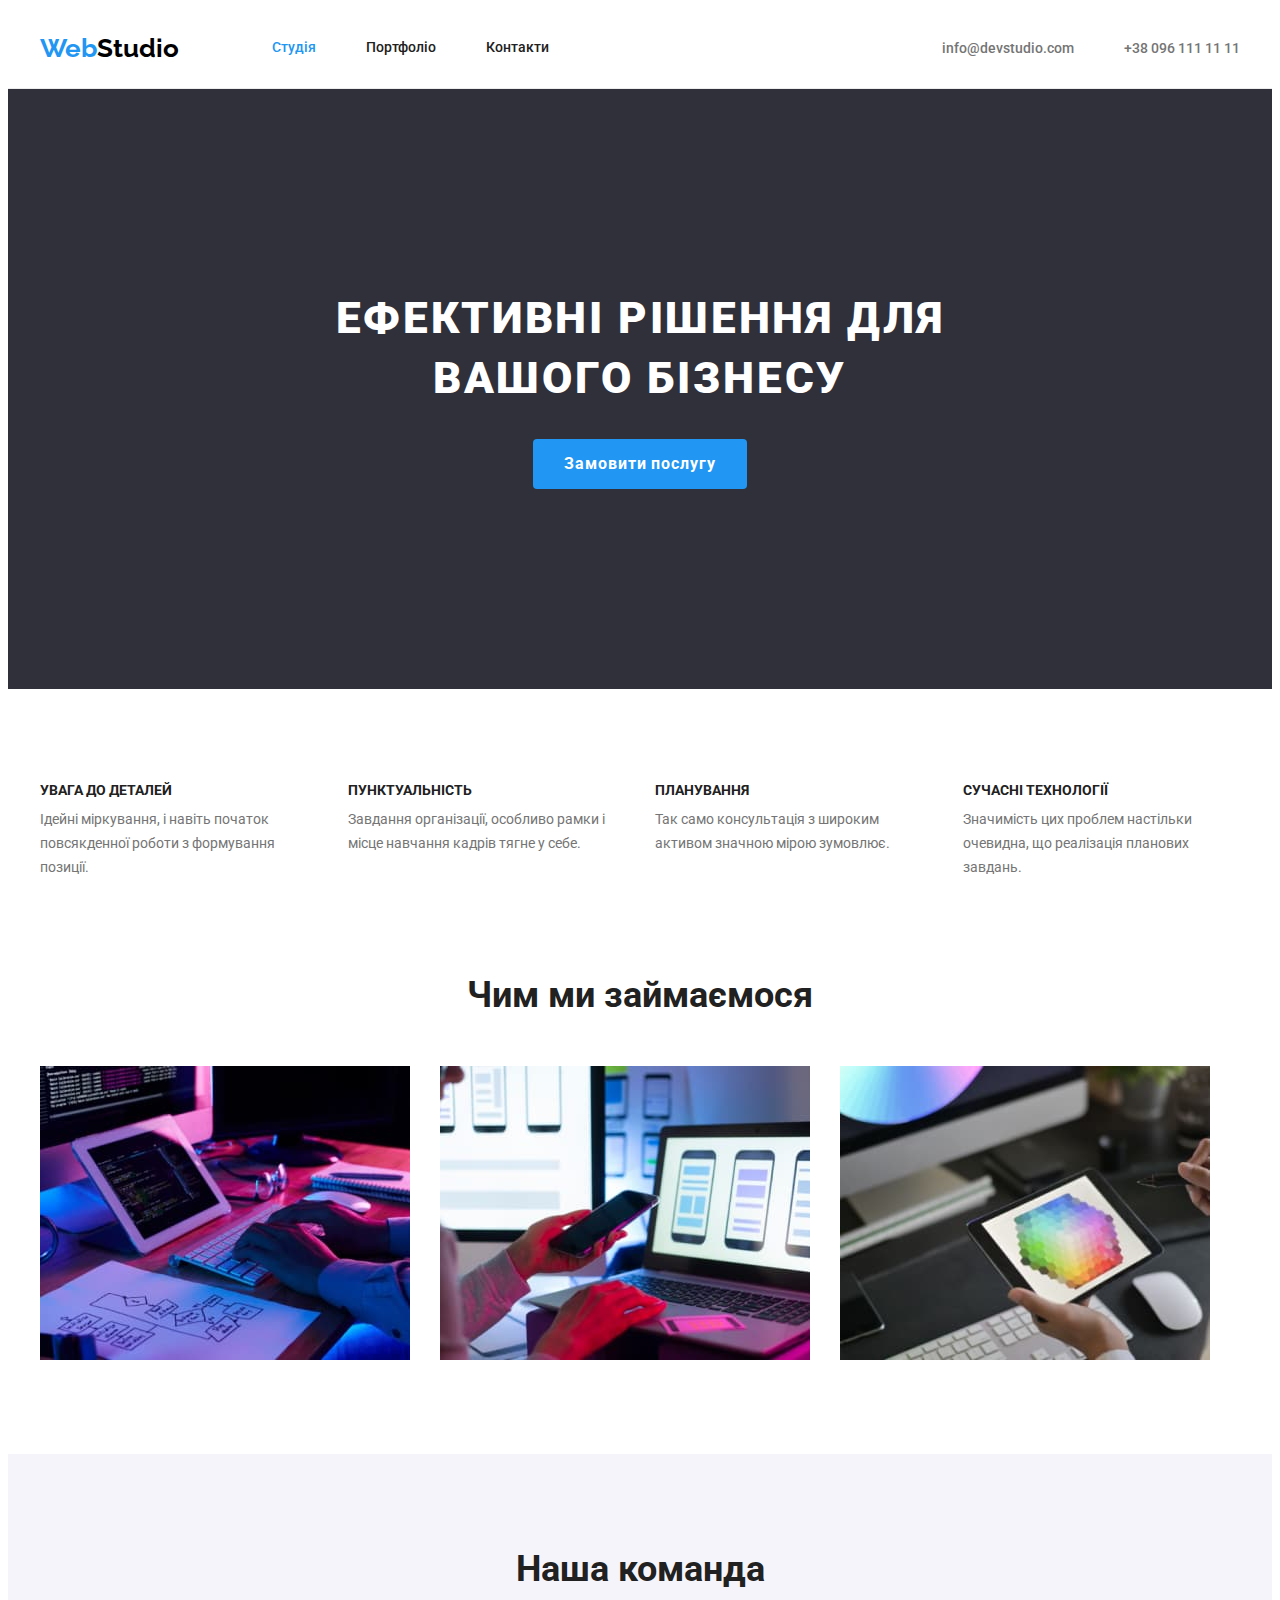
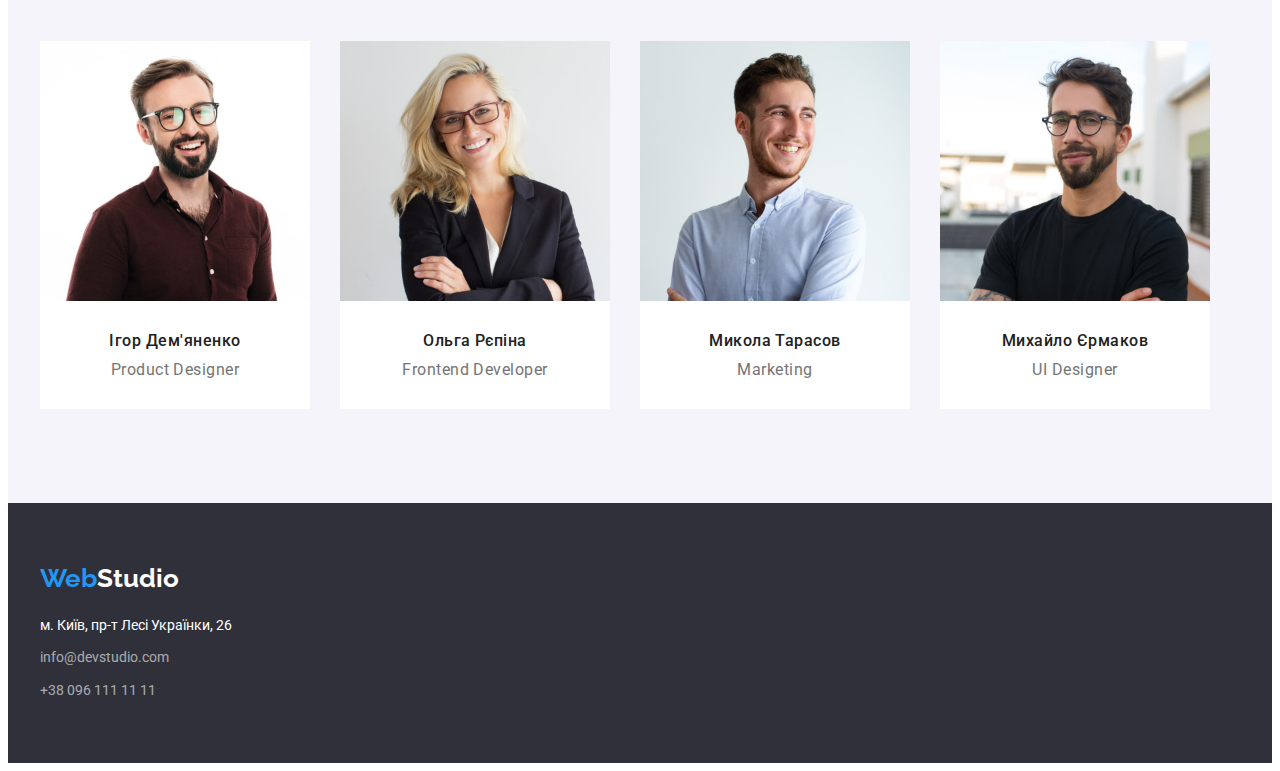
==== commit 6efe90b2: "add space in footer" ====
--- a/index.html
+++ b/index.html
@@ -109,8 +109,8 @@
             <address class="address-style">
                 <p class="address">м. Київ, пр-т Лесі Українки, 26</p>
                 <ul class="list footer-list">
-                    <li> <a class="link footer-contact" href="mailto:info@devstudio.com">info@devstudio.com</a></li>
-                    <li> <a class="link footer-contact footer-tel" href="tel:+380961111111">+38 096 111 11 11</a></li>
+                    <li class="item-footer"> <a class="link footer-contact" href="mailto:info@devstudio.com">info@devstudio.com</a></li>
+                    <li class="item-footer"> <a class="link footer-contact" href="tel:+380961111111">+38 096 111 11 11</a></li>
                 </ul>
             </address>
         </div>
--- a/css/styles.css
+++ b/css/styles.css
@@ -136,13 +136,10 @@
 
 /*====start hero====*/
 .hero-style {  
+    padding-top: 200px; 
+    padding-bottom: 200px;
     background-color: var(--footer-color);
     text-align: center;
-}
-
-.container-hero {
-    padding-top: 200px; 
-    padding-bottom: 200px; 
 }
 
 .hero {
@@ -210,6 +207,7 @@
     margin-right: 15px;
 }
 .subtitle {
+    margin-bottom: 10px;
     font-weight: 700;
     font-size: 14px;
     line-height: 1.14;
@@ -225,14 +223,17 @@
 /*====end section 2====*/
 
 /*====start section 3====*/
+.section-actions {
+    padding-bottom: 94px;
+}
+
 .list-actions {
     display: flex;
     flex-wrap: wrap;
-    padding-bottom: 94px;
 }
 
 .section-name {
-    padding-bottom: 50px;
+    margin-bottom: 50px;
 
     font-weight: 700;
     font-size: 36px;
@@ -255,19 +256,18 @@
 
 .list-team {
     display: flex; 
-    margin-left: -15px;  
-    margin-right: -15px; 
+    margin-left: -30px;  
 }
 .photo-style {
     flex-basis: calc((100% - 90)/4);
-    margin-left: 15px;
-    margin-right: 15px;
-
+    margin-left: 30px;
+   
     background-color: var(--third-brand-color);
 }
 
 .team-description {
     padding-top: 30px;
+    padding-bottom: 30px;
 
     border-radius: 0px 0px 4px 4px;  
 }
@@ -285,8 +285,6 @@
 }
 
 .team-title {
-    padding-bottom: 30px;
-
     font-weight: 400;
     font-size: 16px;
     line-height: 1.19;
@@ -297,11 +295,10 @@
 /*====end section 4====*/
 
 /*====start footer====*/
-.container-footer {
+.footer-style {
     padding-top: 60px;
     padding-bottom: 60px;
-}
-.footer-style {
+    
     background-color: var(--footer-color);
 }
 
@@ -310,6 +307,8 @@
 }
 
 .address-style {
+    margin-top: 20px;
+
     font-weight: 400;
     font-size: 14px;
     line-height: 1.71;
@@ -323,17 +322,17 @@
 }
 
 .address {
-    margin-top: 20px;
     margin-bottom: 9px; 
 }
 
 .footer-contact {
+    color: rgba(255, 255, 255, 0.6);
+}
+
+.item-footer {
     margin-bottom: 9px;
-
-    color: rgba(255, 255, 255, 0.6);
-}
-
-.footer-tel {
+}
+.footer-list :last-child {
     margin-bottom: 0;
 }
 
@@ -350,9 +349,11 @@
     margin-bottom: 50px;
 }
 
+.list-button .item-button+.item-button {
+    margin-left: 8px;
+}
+
 .button-portfolio {
-    margin-right: 8px;
-
     border-radius: 4px;
     padding: 6px 22px;
     min-width: 73px;
@@ -384,17 +385,19 @@
 
 .photo-style-list {
     padding: 20px 24px;
+    border-left: 1px solid #EEEEEE;
     border-bottom: 1px solid #EEEEEE;
+    border-right: 1px solid #EEEEEE;
 }
 
 .photo-style {
-margin-top: 30px;
 margin-right: 0;
 margin-bottom: 0;
 margin-left: 30px;
 }
 
 .subtitle-photo {
+    margin-bottom: 4px;
     font-weight: 700;
     font-size: 18px;
     line-height: 2;
